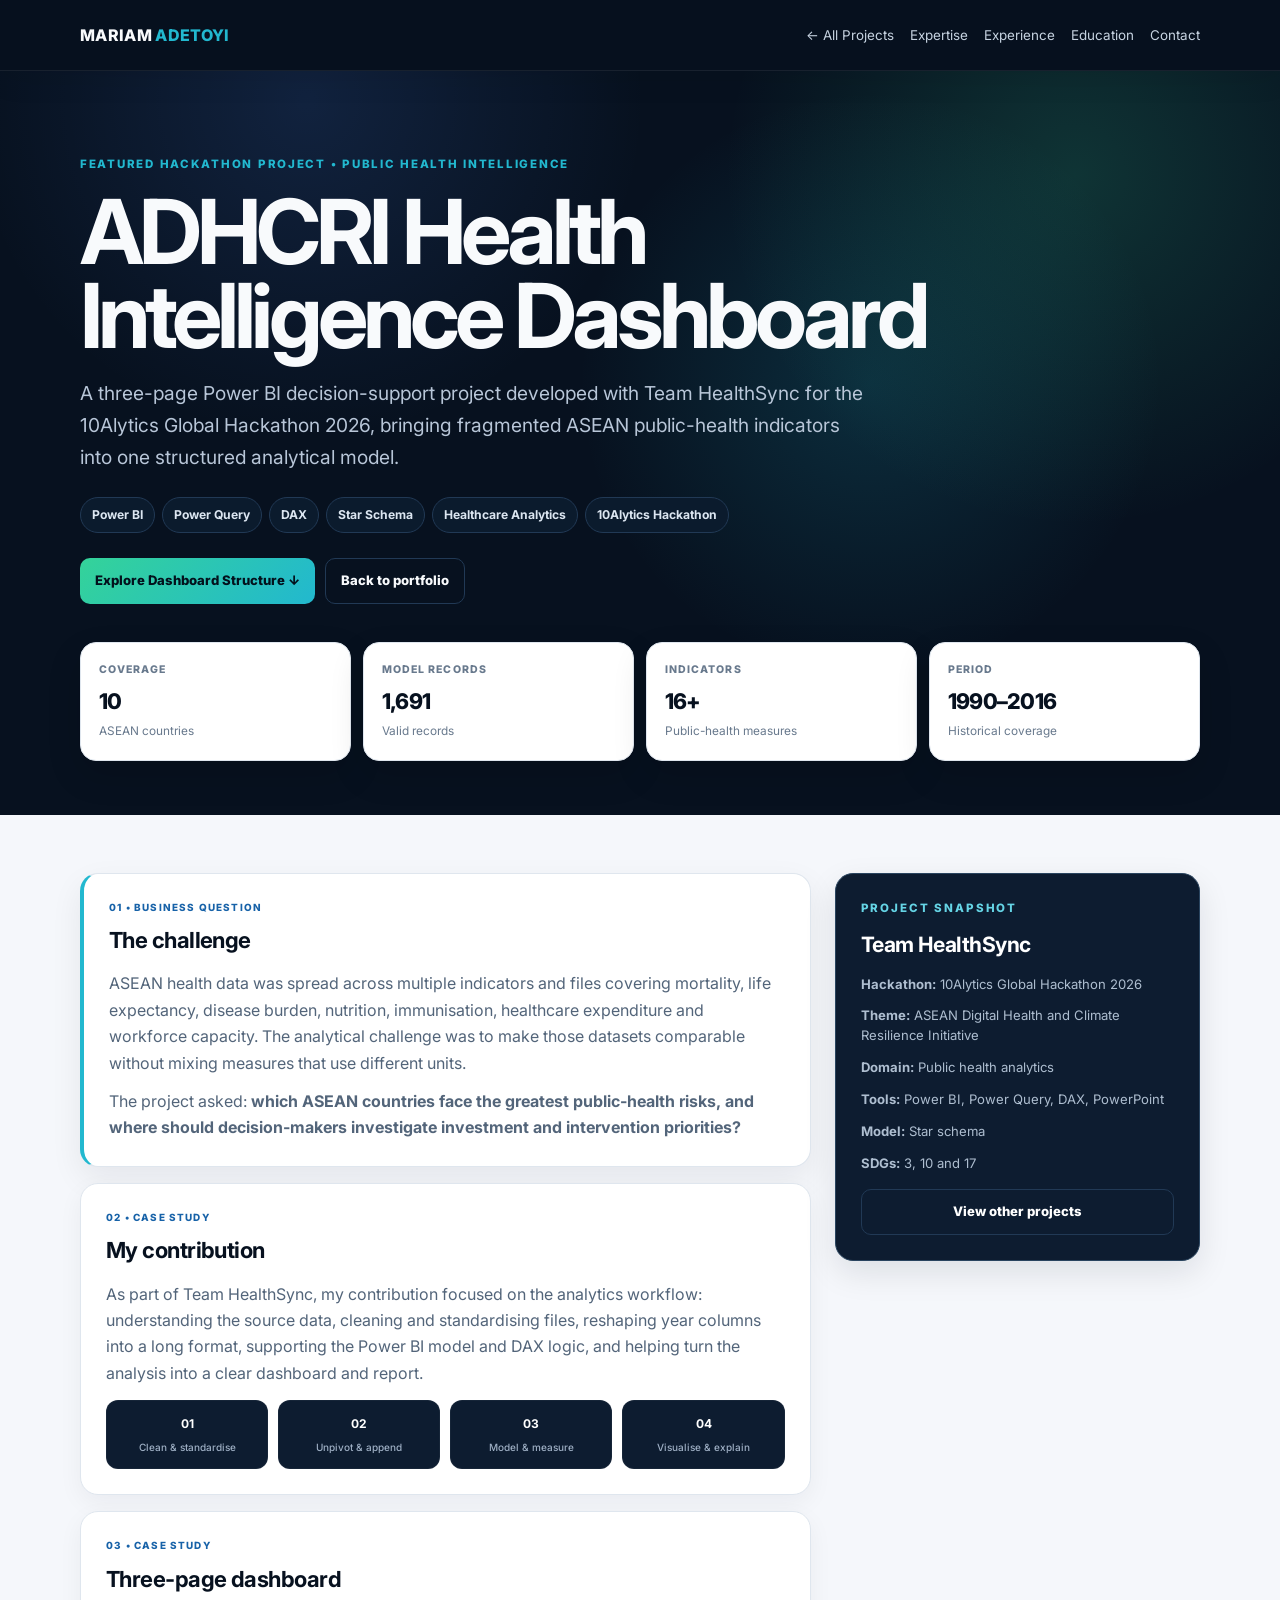
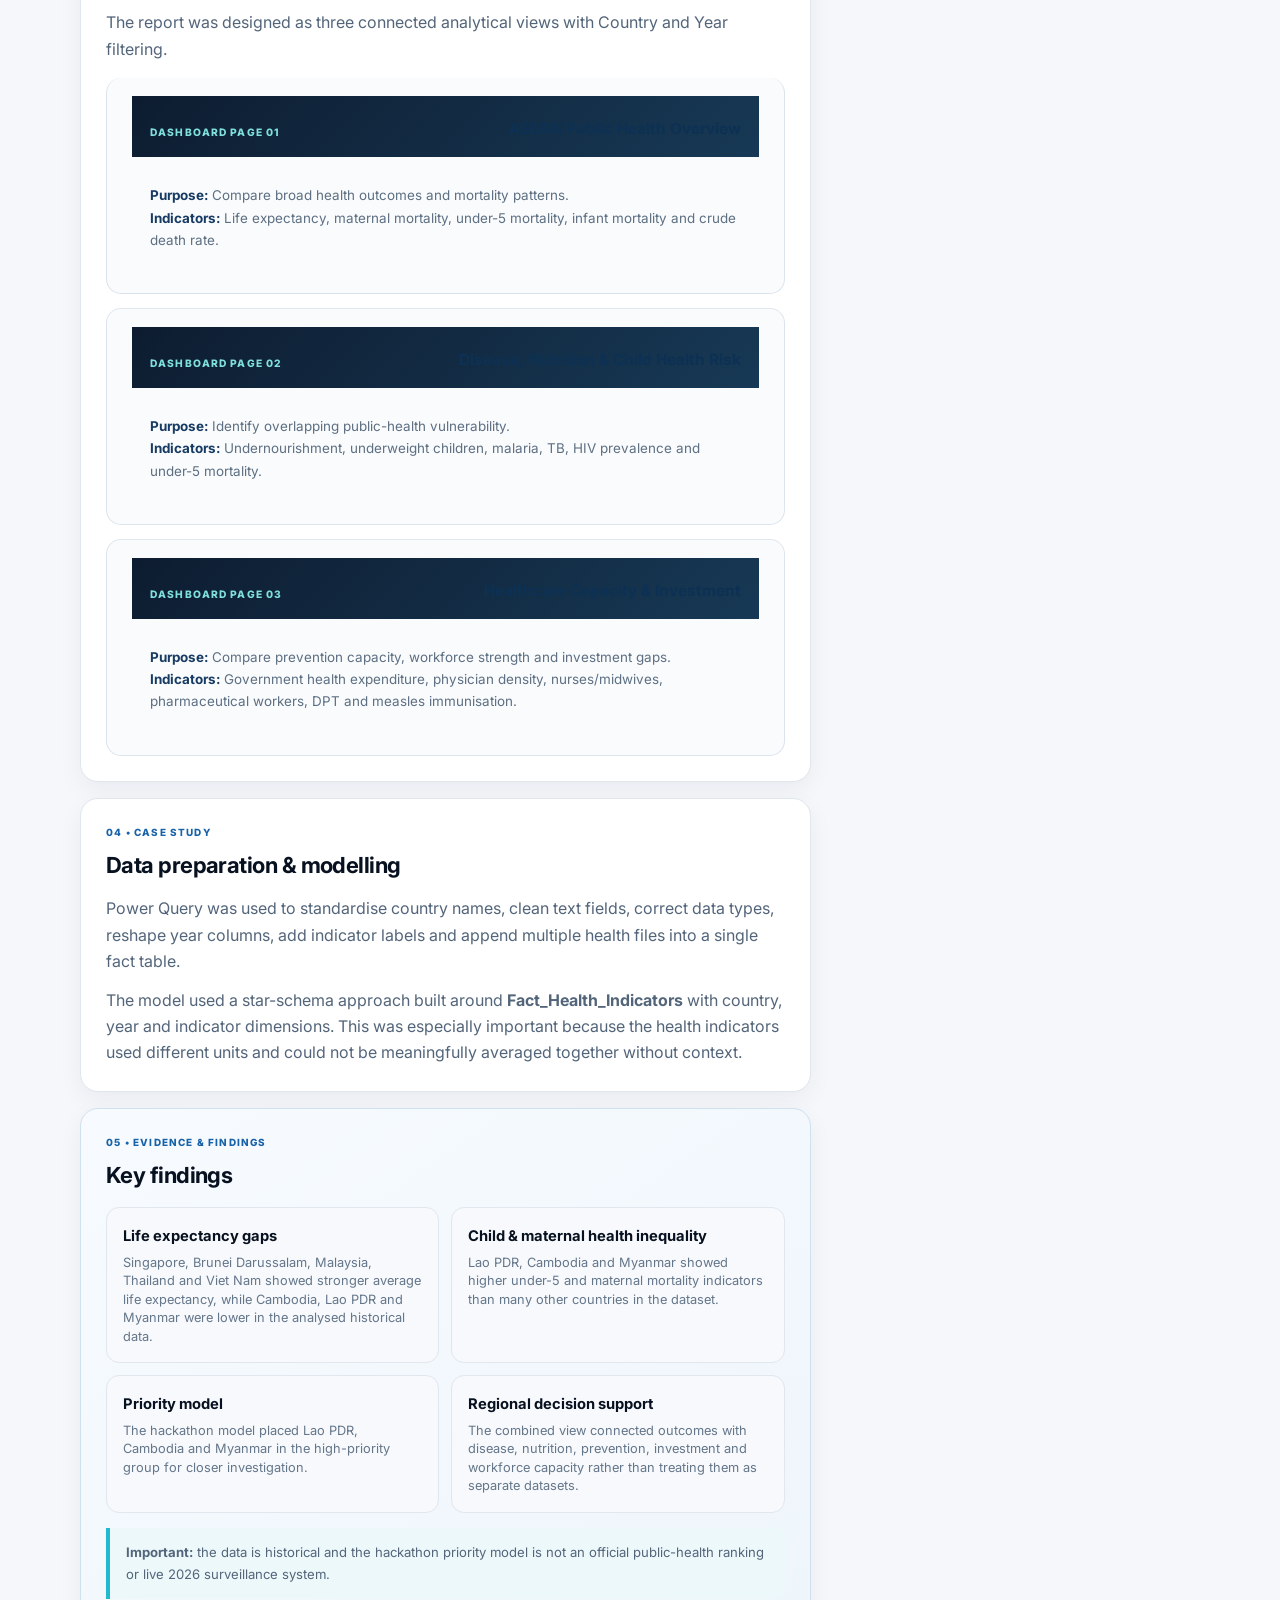
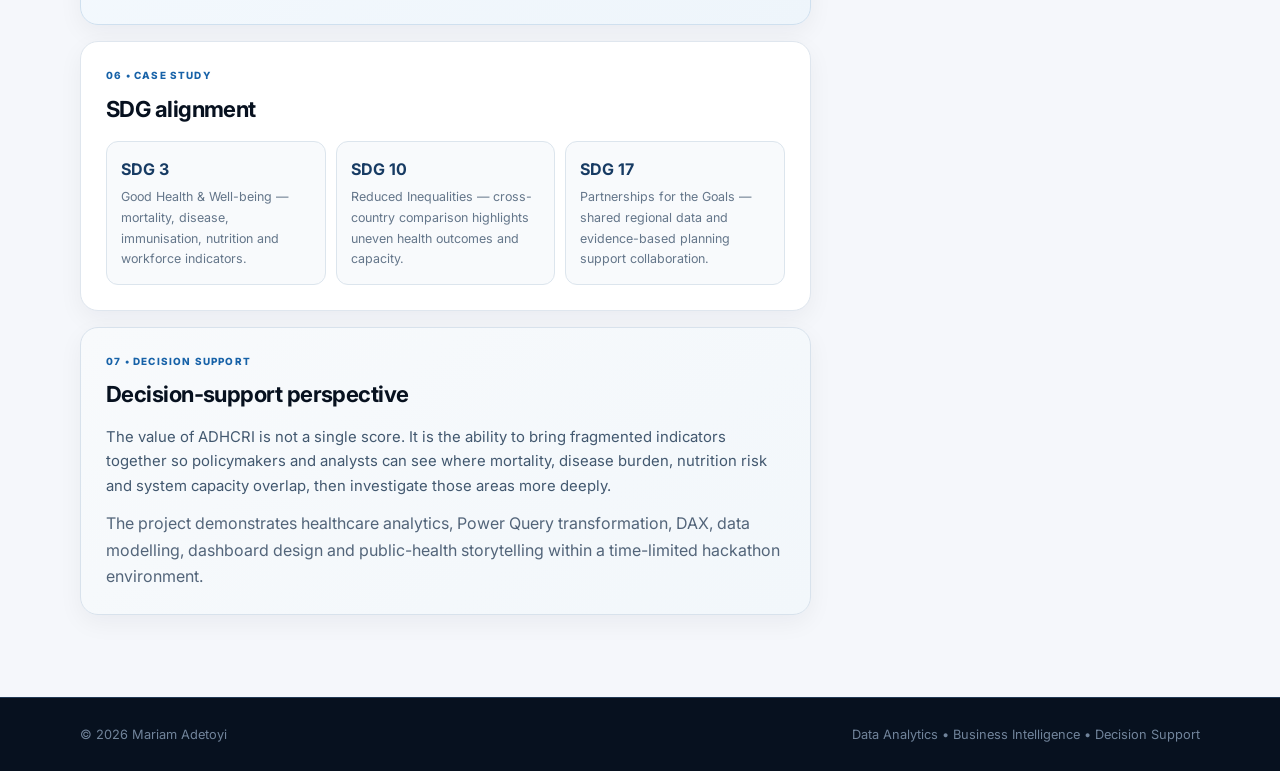
==== adhcri.html @ 980a1e45 "Add ADHCRI Health Intelligence case study" ====
<!doctype html>
<html lang="en">
<head>
<meta charset="utf-8">
<meta name="viewport" content="width=device-width,initial-scale=1">
<meta name="description" content="ADHCRI Health Intelligence Dashboard by Team HealthSync — a Power BI public-health analytics project for the 10Alytics Global Hackathon 2026.">
<title>ADHCRI Health Intelligence Dashboard | Mariam Adetoyi</title>
<link rel="preconnect" href="https://fonts.googleapis.com">
<link rel="preconnect" href="https://fonts.gstatic.com" crossorigin>
<link href="https://fonts.googleapis.com/css2?family=Inter:wght@400;500;600;700;800&display=swap" rel="stylesheet">
<style>
:root{--bg:#07111f;--panel:#0d1c30;--text:#f8fafc;--muted:#9fb0c5;--line:#213955;--cyan:#22b8cf;--blue:#4f8cff;--green:#34d399;--ink:#07111f;--light:#f5f7fb;--max:1120px}
*{box-sizing:border-box}html{scroll-behavior:smooth}body{margin:0;font-family:Inter,system-ui,-apple-system,"Segoe UI",sans-serif;background:var(--bg);color:var(--text);line-height:1.65;-webkit-font-smoothing:antialiased}a{text-decoration:none;color:inherit}.wrap{width:min(var(--max),calc(100% - 40px));margin:auto}.topbar{position:sticky;top:0;z-index:50;background:rgba(7,17,31,.9);backdrop-filter:blur(16px);border-bottom:1px solid rgba(255,255,255,.07)}.nav{height:68px;display:flex;align-items:center;justify-content:space-between;gap:20px}.brand{font-weight:800}.brand span{color:var(--cyan)}.navlinks{display:flex;gap:18px;align-items:center;color:#c6d3e1;font-size:.86rem}.navlinks a:hover{color:#fff}.hero{padding:90px 0 48px;position:relative;overflow:hidden}.hero:before{content:"";position:absolute;inset:0;background:radial-gradient(circle at 84% 14%,rgba(52,211,153,.18),transparent 28%),radial-gradient(circle at 68% 42%,rgba(34,184,207,.17),transparent 30%),radial-gradient(circle at 24% 4%,rgba(79,140,255,.14),transparent 28%);pointer-events:none}.hero .wrap{position:relative}.kicker{color:var(--cyan);font-size:.72rem;font-weight:800;text-transform:uppercase;letter-spacing:.16em}.hero h1{font-size:clamp(3rem,7vw,5.8rem);line-height:.94;letter-spacing:-.055em;margin:16px 0 20px;max-width:980px}.hero p{color:#b8c6d8;font-size:clamp(1rem,2vw,1.2rem);max-width:840px;margin:0}.chips{display:flex;gap:8px;flex-wrap:wrap;margin-top:24px}.chip{border:1px solid var(--line);background:#0b1b2d;padding:7px 11px;border-radius:999px;font-size:.76rem;color:#dce6f1}.actions{display:flex;gap:10px;flex-wrap:wrap;margin-top:26px}.btn{display:inline-flex;align-items:center;justify-content:center;padding:11px 15px;border-radius:10px;border:1px solid var(--line);font-weight:800;font-size:.82rem}.btn.primary{background:linear-gradient(135deg,var(--green),var(--cyan));color:#03111c;border:0}.kpis{display:grid;grid-template-columns:repeat(4,1fr);gap:14px;margin-top:42px}.kpi{background:#fff;color:var(--ink);border-radius:16px;padding:18px;border:1px solid #dfe6ee;box-shadow:0 12px 30px rgba(0,0,0,.16)}.kpi .label{font-size:.66rem;text-transform:uppercase;letter-spacing:.1em;color:#68798d;font-weight:800}.kpi .value{font-size:1.35rem;font-weight:800;letter-spacing:-.035em;margin-top:5px}.kpi .sub{font-size:.74rem;color:#68798d;margin-top:3px}.main{background:var(--light);color:var(--ink);padding:64px 0 82px}.layout{display:grid;grid-template-columns:1.5fr .75fr;gap:22px;align-items:start}.stack{display:grid;gap:18px}.panel{background:#fff;border:1px solid #dfe6ee;border-radius:18px;padding:25px;box-shadow:0 8px 24px rgba(7,17,31,.05)}.panel h2{font-size:1.35rem;letter-spacing:-.025em;margin:0 0 12px}.panel p{color:#53657a;margin:0 0 12px}.panel p:last-child{margin-bottom:0}.bullets{margin:8px 0 0;padding-left:20px;color:#53657a}.bullets li{margin:8px 0}.side{position:sticky;top:88px}.side .panel{background:#0d1c30;color:#fff;border-color:#213955}.side .panel h2{color:#fff}.side .panel p{color:#aebed0}.side-links{display:grid;gap:9px;margin-top:15px}.side-links .btn{width:100%}.findings{display:grid;grid-template-columns:repeat(2,1fr);gap:12px;margin-top:14px}.finding{background:#f7f9fc;border:1px solid #e1e7ef;border-radius:13px;padding:16px}.finding strong{display:block;font-size:.92rem}.finding span{display:block;color:#64768a;font-size:.8rem;margin-top:5px;line-height:1.45}.flow{display:grid;grid-template-columns:repeat(4,1fr);gap:10px;margin-top:14px}.flow div{background:#0d1c30;color:#fff;border-radius:12px;padding:14px;text-align:center;font-size:.75rem;font-weight:700}.flow small{display:block;color:#9fb0c5;margin-top:5px;font-weight:500}.dashboard-pages{display:grid;gap:14px;margin-top:16px}.dashboard-page{border:1px solid #dbe4ed;border-radius:15px;overflow:hidden;background:#f9fbfd}.dashboard-page-head{padding:16px 18px;background:linear-gradient(135deg,#0d1c30,#173955);color:#fff}.dashboard-page-head small{display:block;color:#7fe0dc;text-transform:uppercase;letter-spacing:.11em;font-size:.64rem;font-weight:800}.dashboard-page-head strong{display:block;font-size:1.05rem;margin-top:4px}.dashboard-page-body{padding:17px 18px;color:#5d6f82;font-size:.84rem}.dashboard-page-body b{color:#173b63}.sdgs{display:grid;grid-template-columns:repeat(3,1fr);gap:10px;margin-top:14px}.sdg{padding:14px;border:1px solid #dce5ed;border-radius:12px;background:#f8fafc}.sdg strong{display:block;color:#173b63}.sdg span{display:block;color:#64768a;font-size:.78rem;margin-top:5px}.note{padding:14px 16px;border-left:4px solid var(--cyan);background:#edf8fb;border-radius:0 10px 10px 0;color:#53657a;font-size:.82rem;margin-top:15px}.footer{padding:26px 0;border-top:1px solid var(--line);color:#71849b;font-size:.8rem}.foot{display:flex;justify-content:space-between;gap:18px}
@media(max-width:900px){.layout{grid-template-columns:1fr}.side{position:static}.kpis{grid-template-columns:repeat(2,1fr)}.flow,.sdgs{grid-template-columns:repeat(2,1fr)}}@media(max-width:560px){.wrap{width:min(var(--max),calc(100% - 28px))}.navlinks a:not(:first-child){display:none}.hero{padding-top:72px}.kpis,.findings,.flow,.sdgs{grid-template-columns:1fr}.hero h1{font-size:3rem}.foot{flex-direction:column}}
</style>
<link rel="stylesheet" href="assets/css/case-study.css">
</head>
<body>
<header class="topbar"><div class="wrap nav"><a class="brand" href="index.html">MARIAM <span>ADETOYI</span></a><button class="menu-btn" type="button" aria-expanded="false" aria-controls="case-nav" aria-label="Open navigation"><span class="menu-icon" aria-hidden="true"><span></span><span></span><span></span></span></button><div class="navlinks" id="case-nav"><a href="index.html#work">← All Projects</a><a href="index.html#expertise">Expertise</a><a href="index.html#experience">Experience</a><a href="index.html#education">Education</a><a href="index.html#contact">Contact</a></div></div></header>

<section class="hero"><div class="wrap"><div class="kicker">Featured Hackathon Project • Public Health Intelligence</div><h1>ADHCRI Health Intelligence Dashboard</h1><p>A three-page Power BI decision-support project developed with Team HealthSync for the 10Alytics Global Hackathon 2026, bringing fragmented ASEAN public-health indicators into one structured analytical model.</p><div class="chips"><span class="chip">Power BI</span><span class="chip">Power Query</span><span class="chip">DAX</span><span class="chip">Star Schema</span><span class="chip">Healthcare Analytics</span><span class="chip">10Alytics Hackathon</span></div><div class="actions"><a class="btn primary" href="#dashboard-pages">Explore Dashboard Structure ↓</a><a class="btn" href="index.html#work">Back to Portfolio</a></div><div class="kpis"><div class="kpi"><div class="label">Coverage</div><div class="value">10</div><div class="sub">ASEAN countries</div></div><div class="kpi"><div class="label">Model records</div><div class="value">1,691</div><div class="sub">Valid records</div></div><div class="kpi"><div class="label">Indicators</div><div class="value">16+</div><div class="sub">Public-health measures</div></div><div class="kpi"><div class="label">Period</div><div class="value">1990–2016</div><div class="sub">Historical coverage</div></div></div></div></section>

<main class="main"><div class="wrap layout"><div class="stack">

<section class="panel"><h2>The challenge</h2><p>ASEAN health data was spread across multiple indicators and files covering mortality, life expectancy, disease burden, nutrition, immunisation, healthcare expenditure and workforce capacity. The analytical challenge was to make those datasets comparable without mixing measures that use different units.</p><p>The project asked: <strong>which ASEAN countries face the greatest public-health risks, and where should decision-makers investigate investment and intervention priorities?</strong></p></section>

<section class="panel"><h2>My contribution</h2><p>As part of Team HealthSync, my contribution focused on the analytics workflow: understanding the source data, cleaning and standardising files, reshaping year columns into a long format, supporting the Power BI model and DAX logic, and helping turn the analysis into a clear dashboard and report.</p><div class="flow"><div>01<small>Clean & standardise</small></div><div>02<small>Unpivot & append</small></div><div>03<small>Model & measure</small></div><div>04<small>Visualise & explain</small></div></div></section>

<section class="panel" id="dashboard-pages"><h2>Three-page dashboard</h2><p>The report was designed as three connected analytical views with Country and Year filtering.</p><div class="dashboard-pages"><div class="dashboard-page"><div class="dashboard-page-head"><small>Dashboard page 01</small><strong>ASEAN Public Health Overview</strong></div><div class="dashboard-page-body"><b>Purpose:</b> Compare broad health outcomes and mortality patterns.<br><b>Indicators:</b> Life expectancy, maternal mortality, under-5 mortality, infant mortality and crude death rate.</div></div><div class="dashboard-page"><div class="dashboard-page-head"><small>Dashboard page 02</small><strong>Disease, Nutrition & Child Health Risk</strong></div><div class="dashboard-page-body"><b>Purpose:</b> Identify overlapping public-health vulnerability.<br><b>Indicators:</b> Undernourishment, underweight children, malaria, TB, HIV prevalence and under-5 mortality.</div></div><div class="dashboard-page"><div class="dashboard-page-head"><small>Dashboard page 03</small><strong>Healthcare Capacity & Investment</strong></div><div class="dashboard-page-body"><b>Purpose:</b> Compare prevention capacity, workforce strength and investment gaps.<br><b>Indicators:</b> Government health expenditure, physician density, nurses/midwives, pharmaceutical workers, DPT and measles immunisation.</div></div></div></section>

<section class="panel"><h2>Data preparation & modelling</h2><p>Power Query was used to standardise country names, clean text fields, correct data types, reshape year columns, add indicator labels and append multiple health files into a single fact table.</p><p>The model used a star-schema approach built around <strong>Fact_Health_Indicators</strong> with country, year and indicator dimensions. This was especially important because the health indicators used different units and could not be meaningfully averaged together without context.</p></section>

<section class="panel"><h2>Key findings</h2><div class="findings"><div class="finding"><strong>Life expectancy gaps</strong><span>Singapore, Brunei Darussalam, Malaysia, Thailand and Viet Nam showed stronger average life expectancy, while Cambodia, Lao PDR and Myanmar were lower in the analysed historical data.</span></div><div class="finding"><strong>Child & maternal health inequality</strong><span>Lao PDR, Cambodia and Myanmar showed higher under-5 and maternal mortality indicators than many other countries in the dataset.</span></div><div class="finding"><strong>Priority model</strong><span>The hackathon model placed Lao PDR, Cambodia and Myanmar in the high-priority group for closer investigation.</span></div><div class="finding"><strong>Regional decision support</strong><span>The combined view connected outcomes with disease, nutrition, prevention, investment and workforce capacity rather than treating them as separate datasets.</span></div></div><div class="note"><strong>Important:</strong> the data is historical and the hackathon priority model is not an official public-health ranking or live 2026 surveillance system.</div></section>

<section class="panel"><h2>SDG alignment</h2><div class="sdgs"><div class="sdg"><strong>SDG 3</strong><span>Good Health & Well-being — mortality, disease, immunisation, nutrition and workforce indicators.</span></div><div class="sdg"><strong>SDG 10</strong><span>Reduced Inequalities — cross-country comparison highlights uneven health outcomes and capacity.</span></div><div class="sdg"><strong>SDG 17</strong><span>Partnerships for the Goals — shared regional data and evidence-based planning support collaboration.</span></div></div></section>

<section class="panel"><h2>Decision-support perspective</h2><p>The value of ADHCRI is not a single score. It is the ability to bring fragmented indicators together so policymakers and analysts can see where mortality, disease burden, nutrition risk and system capacity overlap, then investigate those areas more deeply.</p><p>The project demonstrates healthcare analytics, Power Query transformation, DAX, data modelling, dashboard design and public-health storytelling within a time-limited hackathon environment.</p></section>

</div><aside class="side"><div class="panel"><div class="kicker">Project snapshot</div><h2 style="margin-top:10px">Team HealthSync</h2><p><strong>Hackathon:</strong> 10Alytics Global Hackathon 2026</p><p><strong>Theme:</strong> ASEAN Digital Health and Climate Resilience Initiative</p><p><strong>Domain:</strong> Public health analytics</p><p><strong>Tools:</strong> Power BI, Power Query, DAX, PowerPoint</p><p><strong>Model:</strong> Star schema</p><p><strong>SDGs:</strong> 3, 10 and 17</p><div class="side-links"><a class="btn" href="index.html#work">View Other Projects</a></div></div></aside></div></main>

<footer class="footer"><div class="wrap foot"><span>© 2026 Mariam Adetoyi</span><span>Data Analytics • Business Intelligence • Decision Support</span></div></footer>
<script src="assets/js/case-study.js"></script>
</body>
</html>
---- assets/css/case-study.css ----
html{scroll-padding-top:82px}button{font:inherit}a:focus-visible,button:focus-visible{outline:2px solid #22b8cf;outline-offset:3px}.topbar{background:rgba(7,17,31,.92);backdrop-filter:blur(18px);box-shadow:0 8px 30px rgba(0,0,0,.08)}.nav{height:70px;position:relative}.brand{white-space:nowrap;letter-spacing:.02em}.navlinks{gap:16px;font-size:.84rem}.navlinks a{transition:color .2s ease,background .2s ease}.menu-btn{display:none;width:42px;height:42px;border:1px solid var(--line);border-radius:11px;background:#0c1b2c;color:#fff;align-items:center;justify-content:center;cursor:pointer}.menu-icon{width:18px;height:14px;display:flex;flex-direction:column;justify-content:space-between}.menu-icon span{display:block;height:2px;border-radius:10px;background:#dbe8f4;transition:.2s}.menu-btn[aria-expanded="true"] .menu-icon span:nth-child(1){transform:translateY(6px) rotate(45deg)}.menu-btn[aria-expanded="true"] .menu-icon span:nth-child(2){opacity:0}.menu-btn[aria-expanded="true"] .menu-icon span:nth-child(3){transform:translateY(-6px) rotate(-45deg)}
.hero{padding:84px 0 54px}.hero .wrap{max-width:1120px}.hero .kicker{letter-spacing:.15em}.hero h1{max-width:930px}.hero p{max-width:790px}.chips{gap:7px}.chip{font-weight:700}.actions{margin-top:25px}.btn{transition:transform .2s ease,border-color .2s ease,box-shadow .2s ease,background .2s ease}.btn:hover{transform:translateY(-1px);border-color:#35577a}.btn.primary:hover{box-shadow:0 8px 20px rgba(34,184,207,.16)}.hero .kpis{gap:12px;margin-top:38px}.hero .kpi{box-shadow:0 14px 34px rgba(0,0,0,.14);transition:transform .2s ease,box-shadow .2s ease}.hero .kpi:hover{transform:translateY(-2px);box-shadow:0 18px 38px rgba(0,0,0,.18)}
.main{padding-top:58px}.layout{gap:24px}.stack{gap:16px}.panel{transition:box-shadow .2s ease,border-color .2s ease}.panel p{max-width:74ch}.stack>.panel{position:relative}.stack>.panel h2{font-size:1.38rem}.stack>.panel h2:before{content:attr(data-step);display:block;margin-bottom:7px;font-size:.62rem;font-weight:800;letter-spacing:.12em;text-transform:uppercase;color:#1762a8}.question-panel{border-left:4px solid #22b8cf;box-shadow:0 12px 32px rgba(7,17,31,.07)}.approach-panel{background:linear-gradient(145deg,#fff,#f8fbfe)}.approach-panel .flow{margin-top:18px}.preview-panel{padding:0!important;overflow:hidden;border-color:#cad7e5;box-shadow:0 18px 42px rgba(7,17,31,.10)}.preview-panel h2{padding:24px 25px 0;margin-bottom:0;font-size:1.5rem}.preview-panel .dashboard{margin:18px 0 0;border:0;border-top:1px solid #dfe6ee;border-radius:0;background:#fff}.preview-panel .dashboard img{width:100%;max-height:none}.preview-panel .caption{padding:11px 16px}.coverage-panel{background:#fff}.coverage-panel .finding{background:#f8fafc}.coverage-panel .finding strong{font-size:.95rem}.highlight-panel{background:linear-gradient(145deg,#f7fbff,#eef5fb);border-color:#cfe0ef}.highlight-panel .bullets{list-style:none;padding-left:0;display:grid;grid-template-columns:repeat(2,minmax(0,1fr));gap:10px}.highlight-panel .bullets li{margin:0;padding:14px 15px;background:#fff;border:1px solid #dce7f0;border-radius:12px;color:#53657a;line-height:1.48}.highlight-panel .bullets li strong{color:#0e355d}.decision-panel{background:linear-gradient(145deg,#f8fafc,#f2f7fb);border-color:#d8e2ec}.decision-panel p:first-of-type{font-size:.93rem;color:#42586f}.flow div{box-shadow:inset 0 0 0 1px rgba(255,255,255,.04)}.dashboard img{background:#fff}.side{top:94px}.side .panel{box-shadow:0 12px 32px rgba(7,17,31,.10);border-color:#29445f}.side .panel .kicker{color:#65d4e5}.side .panel h2{font-size:1.32rem}.side .panel p{font-size:.82rem;line-height:1.52}.side-links .btn{min-height:42px}.footer{background:#07111f}.repo-status:not(a){cursor:default;opacity:.92}.repo-status:not(a):hover{transform:none;box-shadow:none}.repo-status[href]{cursor:pointer;opacity:1}
.zoomable-dashboard{position:relative;cursor:zoom-in}.dashboard-zoom-hint{position:absolute;right:14px;top:14px;z-index:3;padding:7px 10px;border-radius:999px;background:rgba(7,17,31,.88);color:#fff;font-size:.65rem;font-weight:800;letter-spacing:.03em;box-shadow:0 5px 18px rgba(0,0,0,.18);pointer-events:none}.dashboard-lightbox{position:fixed;inset:0;z-index:200;display:none;align-items:center;justify-content:center;padding:28px;background:rgba(3,10,18,.92);backdrop-filter:blur(12px)}.dashboard-lightbox.open{display:flex}.dashboard-lightbox-inner{position:relative;max-width:min(1500px,96vw);max-height:94vh;display:flex;flex-direction:column;align-items:center}.dashboard-lightbox img{display:block;max-width:100%;max-height:84vh;width:auto;height:auto;border-radius:12px;box-shadow:0 30px 90px rgba(0,0,0,.5);background:#fff}.dashboard-lightbox-close{position:absolute;right:-12px;top:-12px;width:42px;height:42px;border:1px solid rgba(255,255,255,.16);border-radius:50%;background:#0c1b2c;color:#fff;font-size:1.45rem;line-height:1;cursor:pointer;box-shadow:0 8px 24px rgba(0,0,0,.3)}.dashboard-lightbox-label{margin-top:12px;color:#c6d3e1;font-size:.75rem;text-align:center}.lightbox-open{overflow:hidden}
.case-nav-section{background:#0b1728;border-top:1px solid rgba(255,255,255,.06);padding:36px 0}.case-nav-label{font-size:.67rem;font-weight:800;letter-spacing:.13em;text-transform:uppercase;color:#71869d;margin-bottom:12px}.case-nav-grid{display:grid;grid-template-columns:1fr 1fr;gap:12px}.case-nav-card{display:flex;align-items:center;justify-content:space-between;gap:18px;padding:19px 20px;border:1px solid #213955;border-radius:14px;background:#0d1c30;transition:transform .2s ease,border-color .2s ease,background .2s ease}.case-nav-card:hover{transform:translateY(-2px);border-color:#35577a;background:#10243b}.case-nav-card.next{text-align:right}.case-nav-card small{display:block;color:#7f94aa;font-size:.64rem;font-weight:800;letter-spacing:.09em;text-transform:uppercase}.case-nav-card strong{display:block;margin-top:4px;color:#fff;font-size:.92rem;line-height:1.25}.case-arrow{font-size:1.2rem;color:#22b8cf;flex:0 0 auto}
@media(max-width:900px){.hero .kpis{grid-template-columns:repeat(2,1fr)}.layout{grid-template-columns:1fr}.side{position:static}.side .panel{max-width:none}}
@media(max-width:760px){.menu-btn{display:inline-flex}.navlinks{display:none;position:absolute;top:calc(100% + 1px);left:0;right:0;z-index:60;flex-direction:column;align-items:stretch;gap:0;padding:8px;background:rgba(7,17,31,.98);border:1px solid var(--line);border-radius:0 0 14px 14px;box-shadow:0 18px 35px rgba(0,0,0,.28)}.navlinks.open{display:flex}.navlinks a{display:block!important;padding:12px 13px;border-radius:8px}.navlinks a:hover{background:#102238}.hero{padding:66px 0 42px}.hero h1{font-size:clamp(2.8rem,13vw,4.6rem)}.hero p{font-size:1rem}.actions .btn{min-height:44px}.main{padding:50px 0 66px}.panel{padding:21px}.side .panel{padding:22px}.kpis,.summary{margin-top:30px}.preview-panel h2{padding:21px 21px 0}.highlight-panel .bullets{grid-template-columns:1fr}}
@media(max-width:560px){.wrap{width:min(var(--max),calc(100% - 28px))}.nav{height:64px}.hero{padding:56px 0 36px}.hero h1{font-size:clamp(2.65rem,14vw,3.55rem);line-height:.96}.chips{margin-top:20px}.actions{margin-top:22px}.actions .btn{width:100%}.hero .kpis,.kpis,.summary,.findings,.flow{grid-template-columns:1fr}.kpi,.sum{padding:16px}.panel h2{font-size:1.22rem}.preview-panel h2{font-size:1.3rem}.foot{flex-direction:column}.side-links .btn{min-height:44px}.case-nav-grid{grid-template-columns:1fr}.case-nav-card.next{text-align:left}.case-nav-card.next .case-arrow{order:-1}.dashboard-lightbox{padding:14px}.dashboard-lightbox-close{right:0;top:-48px}}
@media(prefers-reduced-motion:reduce){html{scroll-behavior:auto}*,*:before,*:after{transition:none!important;animation:none!important}}
.dashboard-gallery-nav{display:flex;gap:8px;flex-wrap:wrap;padding:0 25px 4px;margin-top:16px}.dashboard-gallery-nav a{display:inline-flex;align-items:center;justify-content:center;padding:8px 11px;border:1px solid #d3deea;border-radius:999px;background:#f8fafc;color:#184d7e;font-size:.7rem;font-weight:800;transition:transform .2s ease,border-color .2s ease,background .2s ease}.dashboard-gallery-nav a:hover{transform:translateY(-1px);border-color:#b9ccde;background:#eef5fb}.dashboard-page{padding:18px 25px 25px;border-top:1px solid #e1e7ee}.dashboard-page:first-of-type{border-top:0}.dashboard-page-head{display:flex;align-items:flex-end;justify-content:space-between;gap:18px;margin-bottom:10px}.dashboard-page-head strong{display:block;color:#0d3154;font-size:.96rem}.dashboard-page-head span{display:block;color:#73869a;font-size:.68rem;font-weight:800;text-transform:uppercase;letter-spacing:.08em}.dashboard-gallery-panel .dashboard{margin:0;border:1px solid #dbe4ed;border-radius:13px;overflow:hidden;background:#fff;box-shadow:0 8px 22px rgba(7,17,31,.06)}.dashboard-gallery-panel .dashboard .caption{border-top:1px solid #e1e7ee}.dashboard-gallery-note{padding:0 25px;color:#66798d;font-size:.82rem;margin:10px 0 0}@media(max-width:560px){.dashboard-gallery-nav{padding:0 21px 4px}.dashboard-page{padding:16px 21px 21px}.dashboard-page-head{align-items:flex-start;flex-direction:column;gap:3px}.dashboard-gallery-note{padding:0 21px}}
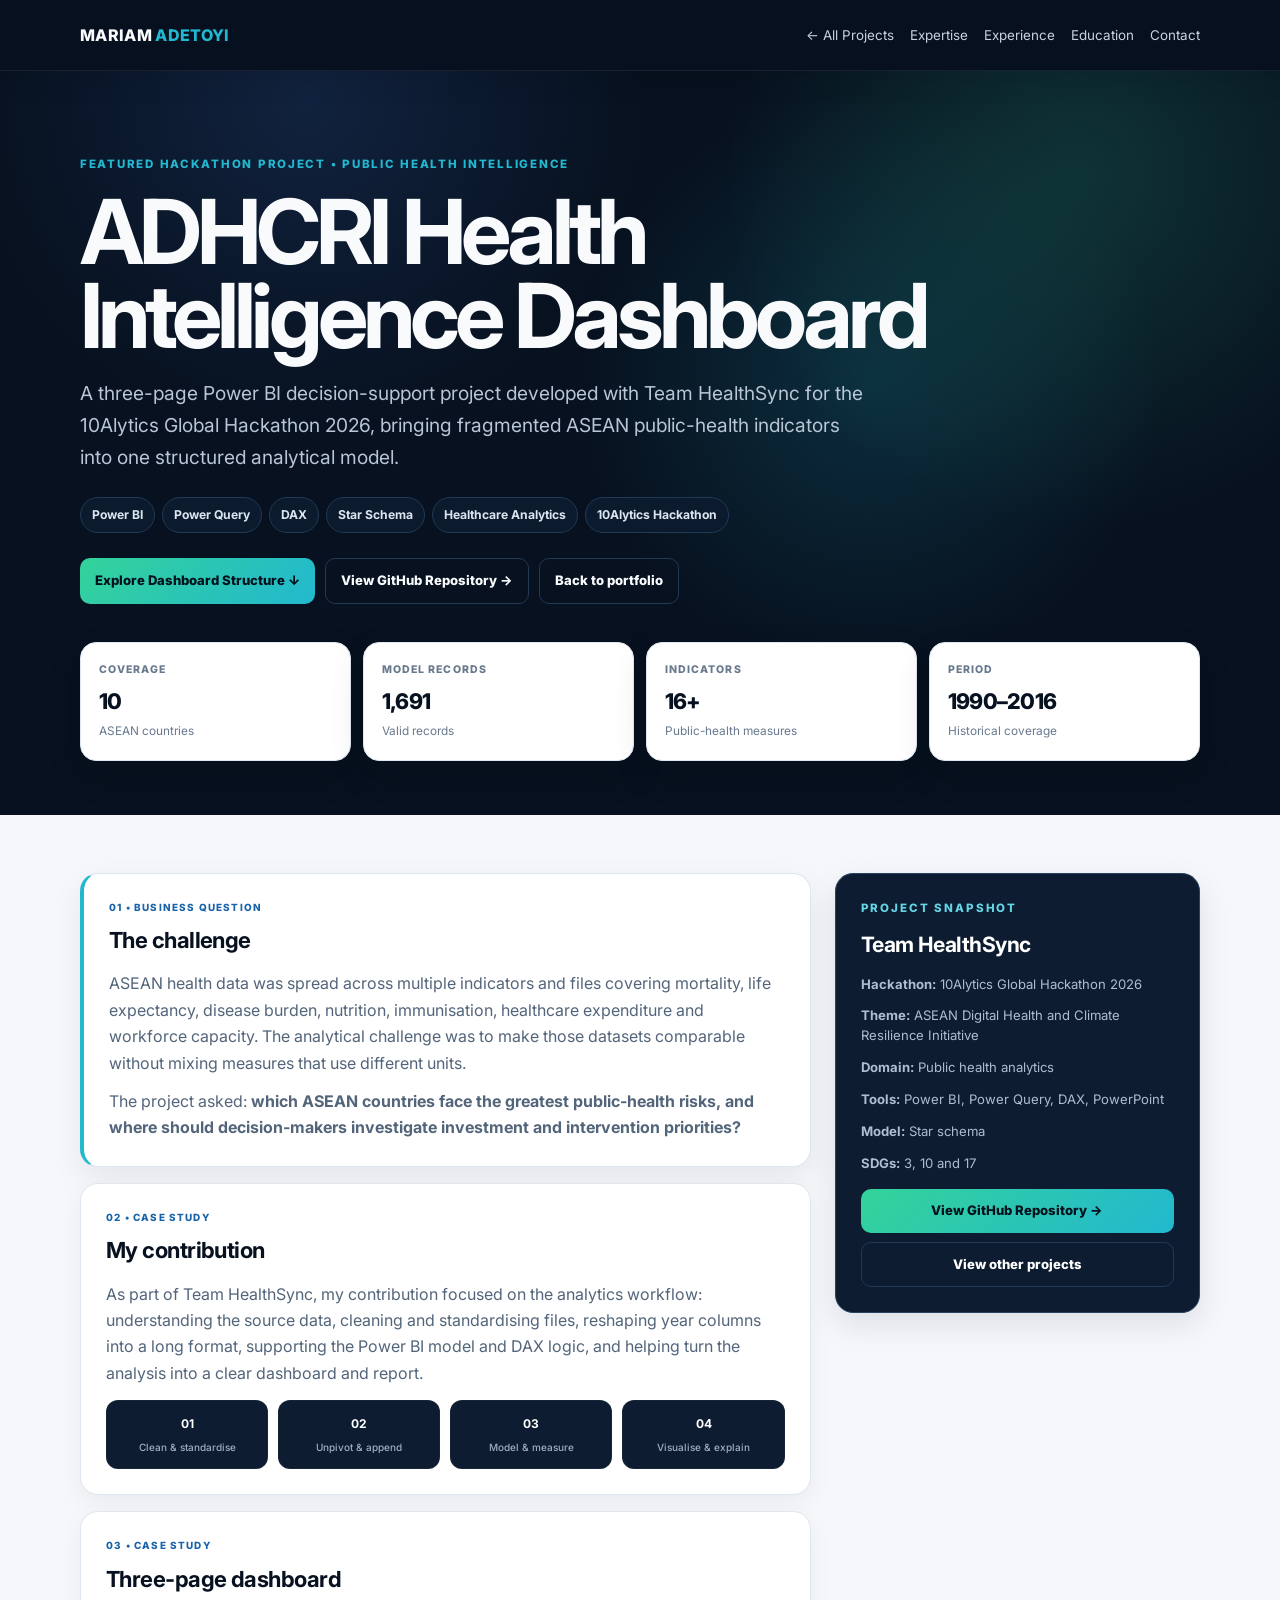
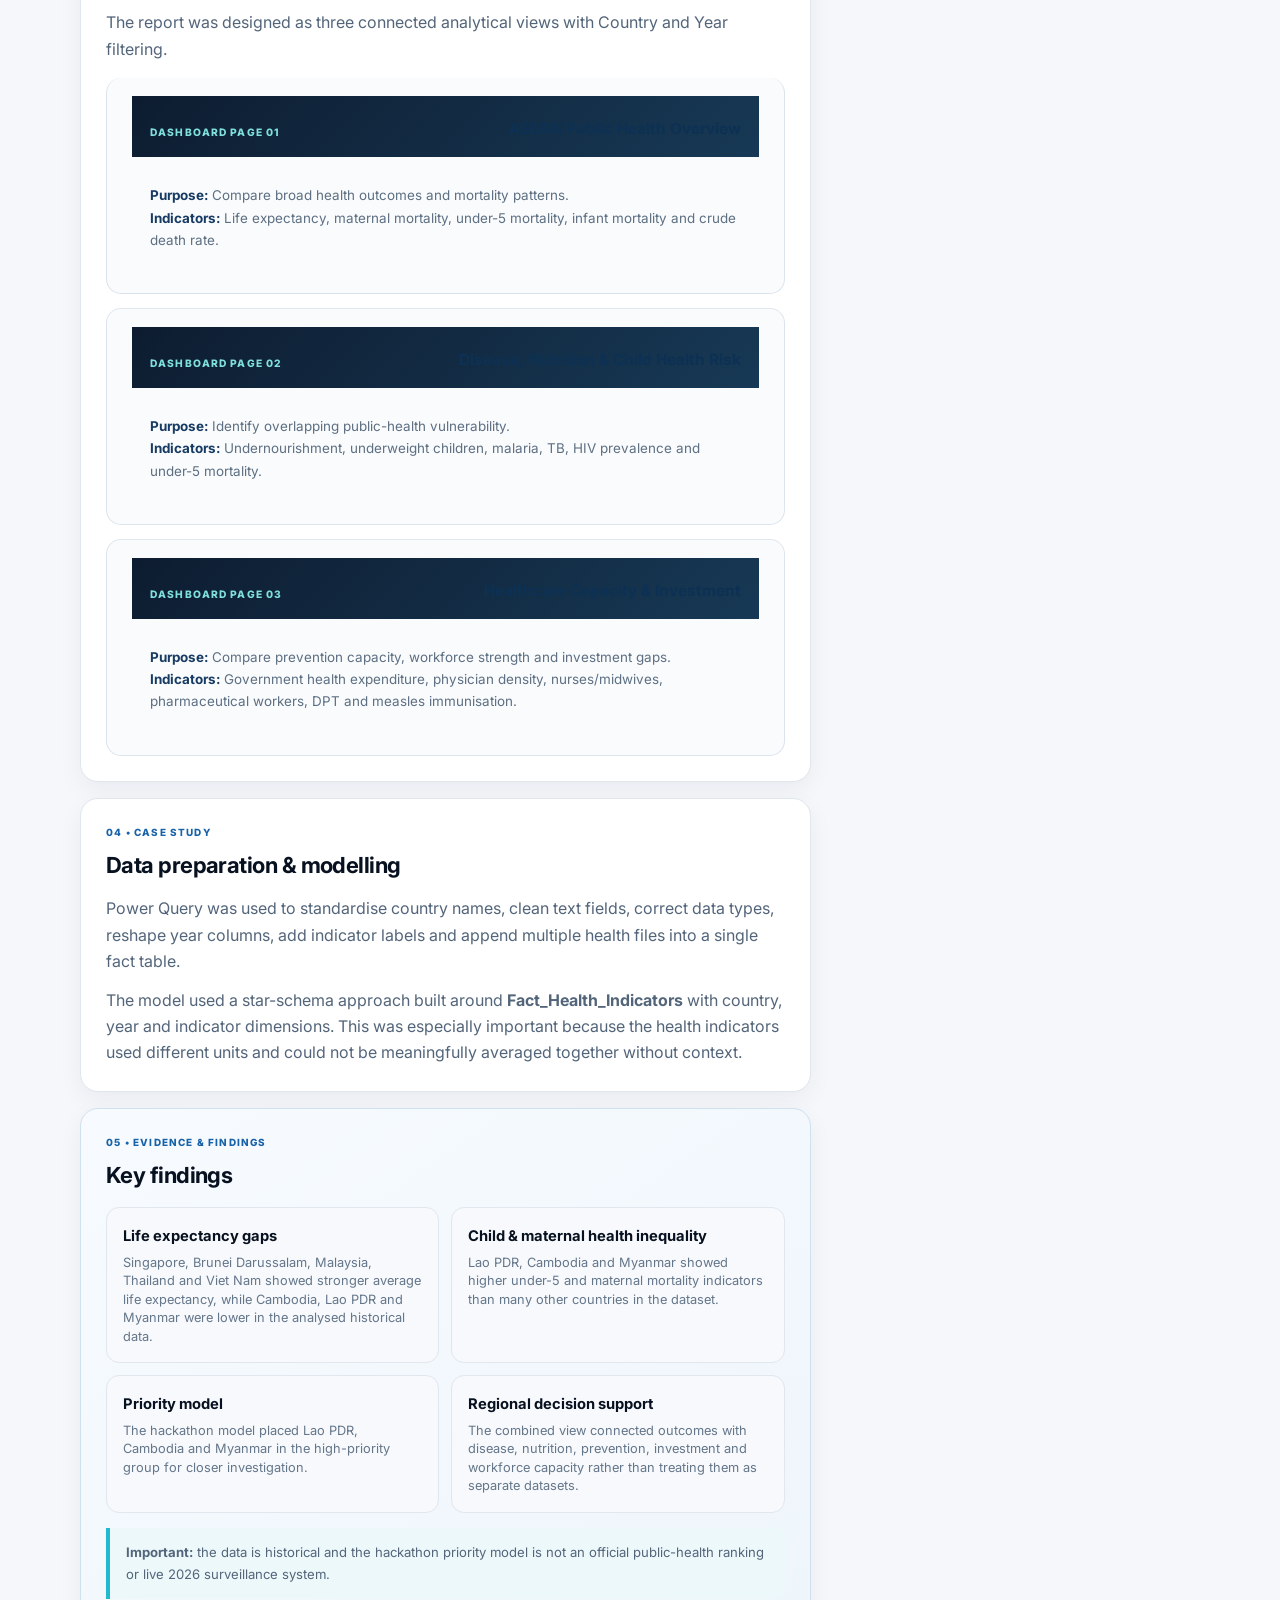
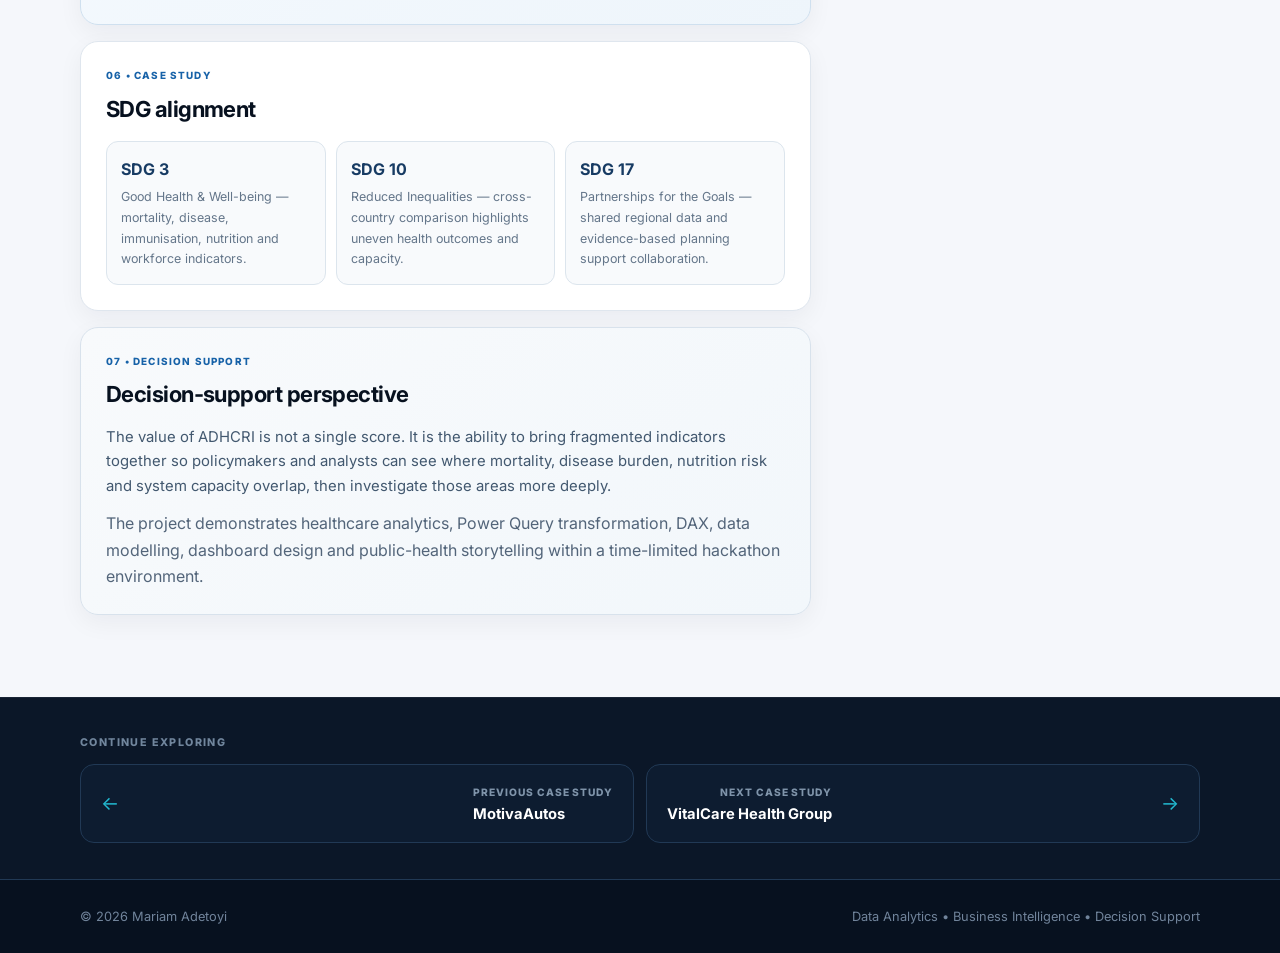
==== commit f602df81: "Connect ADHCRI case study to GitHub repository" ====
--- a/adhcri.html
+++ b/adhcri.html
@@ -18,7 +18,7 @@
 <body>
 <header class="topbar"><div class="wrap nav"><a class="brand" href="index.html">MARIAM <span>ADETOYI</span></a><button class="menu-btn" type="button" aria-expanded="false" aria-controls="case-nav" aria-label="Open navigation"><span class="menu-icon" aria-hidden="true"><span></span><span></span><span></span></span></button><div class="navlinks" id="case-nav"><a href="index.html#work">← All Projects</a><a href="index.html#expertise">Expertise</a><a href="index.html#experience">Experience</a><a href="index.html#education">Education</a><a href="index.html#contact">Contact</a></div></div></header>
 
-<section class="hero"><div class="wrap"><div class="kicker">Featured Hackathon Project • Public Health Intelligence</div><h1>ADHCRI Health Intelligence Dashboard</h1><p>A three-page Power BI decision-support project developed with Team HealthSync for the 10Alytics Global Hackathon 2026, bringing fragmented ASEAN public-health indicators into one structured analytical model.</p><div class="chips"><span class="chip">Power BI</span><span class="chip">Power Query</span><span class="chip">DAX</span><span class="chip">Star Schema</span><span class="chip">Healthcare Analytics</span><span class="chip">10Alytics Hackathon</span></div><div class="actions"><a class="btn primary" href="#dashboard-pages">Explore Dashboard Structure ↓</a><a class="btn" href="index.html#work">Back to Portfolio</a></div><div class="kpis"><div class="kpi"><div class="label">Coverage</div><div class="value">10</div><div class="sub">ASEAN countries</div></div><div class="kpi"><div class="label">Model records</div><div class="value">1,691</div><div class="sub">Valid records</div></div><div class="kpi"><div class="label">Indicators</div><div class="value">16+</div><div class="sub">Public-health measures</div></div><div class="kpi"><div class="label">Period</div><div class="value">1990–2016</div><div class="sub">Historical coverage</div></div></div></div></section>
+<section class="hero"><div class="wrap"><div class="kicker">Featured Hackathon Project • Public Health Intelligence</div><h1>ADHCRI Health Intelligence Dashboard</h1><p>A three-page Power BI decision-support project developed with Team HealthSync for the 10Alytics Global Hackathon 2026, bringing fragmented ASEAN public-health indicators into one structured analytical model.</p><div class="chips"><span class="chip">Power BI</span><span class="chip">Power Query</span><span class="chip">DAX</span><span class="chip">Star Schema</span><span class="chip">Healthcare Analytics</span><span class="chip">10Alytics Hackathon</span></div><div class="actions"><a class="btn primary" href="#dashboard-pages">Explore Dashboard Structure ↓</a><a class="btn repo-status" href="https://github.com/Mayfuns/adhcri-health-intelligence-dashboard" target="_blank" rel="noopener">View GitHub Repository →</a><a class="btn" href="index.html#work">Back to Portfolio</a></div><div class="kpis"><div class="kpi"><div class="label">Coverage</div><div class="value">10</div><div class="sub">ASEAN countries</div></div><div class="kpi"><div class="label">Model records</div><div class="value">1,691</div><div class="sub">Valid records</div></div><div class="kpi"><div class="label">Indicators</div><div class="value">16+</div><div class="sub">Public-health measures</div></div><div class="kpi"><div class="label">Period</div><div class="value">1990–2016</div><div class="sub">Historical coverage</div></div></div></div></section>
 
 <main class="main"><div class="wrap layout"><div class="stack">
 
@@ -36,7 +36,7 @@
 
 <section class="panel"><h2>Decision-support perspective</h2><p>The value of ADHCRI is not a single score. It is the ability to bring fragmented indicators together so policymakers and analysts can see where mortality, disease burden, nutrition risk and system capacity overlap, then investigate those areas more deeply.</p><p>The project demonstrates healthcare analytics, Power Query transformation, DAX, data modelling, dashboard design and public-health storytelling within a time-limited hackathon environment.</p></section>
 
-</div><aside class="side"><div class="panel"><div class="kicker">Project snapshot</div><h2 style="margin-top:10px">Team HealthSync</h2><p><strong>Hackathon:</strong> 10Alytics Global Hackathon 2026</p><p><strong>Theme:</strong> ASEAN Digital Health and Climate Resilience Initiative</p><p><strong>Domain:</strong> Public health analytics</p><p><strong>Tools:</strong> Power BI, Power Query, DAX, PowerPoint</p><p><strong>Model:</strong> Star schema</p><p><strong>SDGs:</strong> 3, 10 and 17</p><div class="side-links"><a class="btn" href="index.html#work">View Other Projects</a></div></div></aside></div></main>
+</div><aside class="side"><div class="panel"><div class="kicker">Project snapshot</div><h2 style="margin-top:10px">Team HealthSync</h2><p><strong>Hackathon:</strong> 10Alytics Global Hackathon 2026</p><p><strong>Theme:</strong> ASEAN Digital Health and Climate Resilience Initiative</p><p><strong>Domain:</strong> Public health analytics</p><p><strong>Tools:</strong> Power BI, Power Query, DAX, PowerPoint</p><p><strong>Model:</strong> Star schema</p><p><strong>SDGs:</strong> 3, 10 and 17</p><div class="side-links"><a class="btn primary repo-status" href="https://github.com/Mayfuns/adhcri-health-intelligence-dashboard" target="_blank" rel="noopener">View GitHub Repository →</a><a class="btn" href="index.html#work">View Other Projects</a></div></div></aside></div></main>
 
 <footer class="footer"><div class="wrap foot"><span>© 2026 Mariam Adetoyi</span><span>Data Analytics • Business Intelligence • Decision Support</span></div></footer>
 <script src="assets/js/case-study.js"></script>
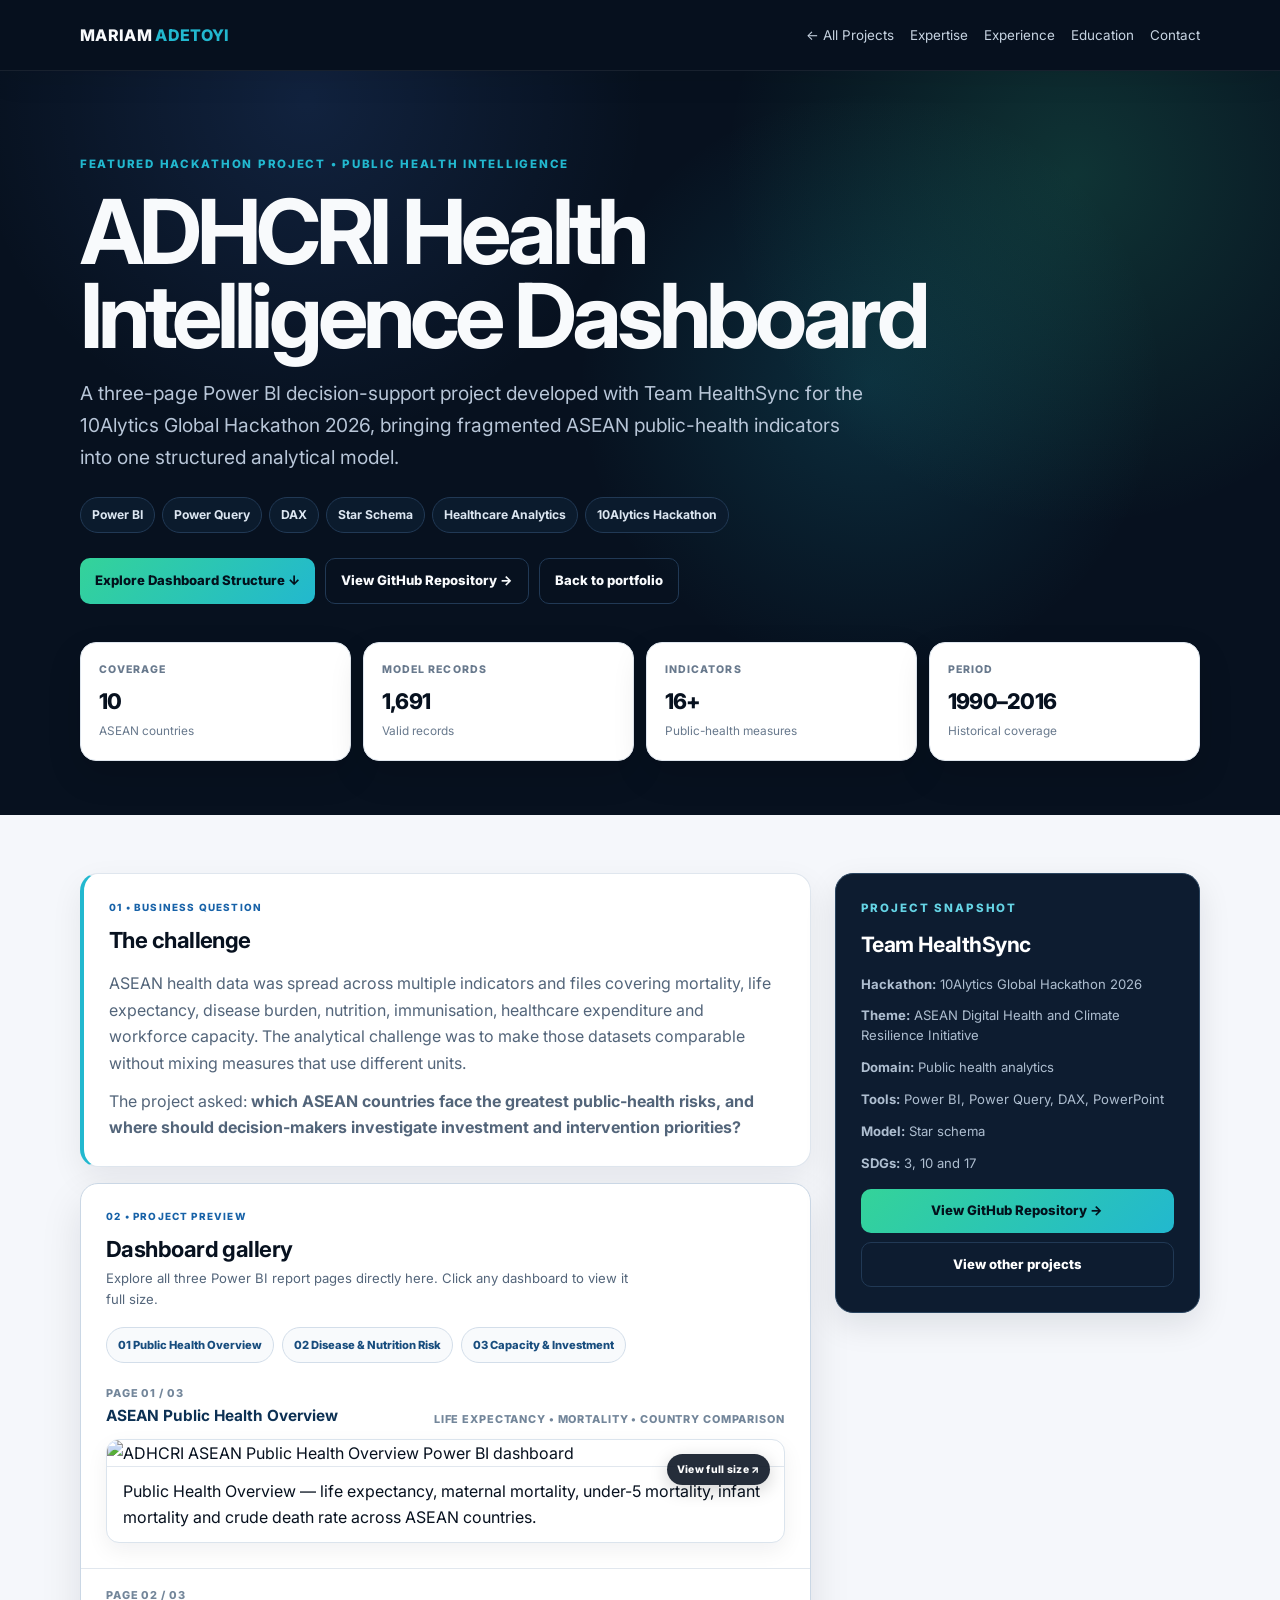
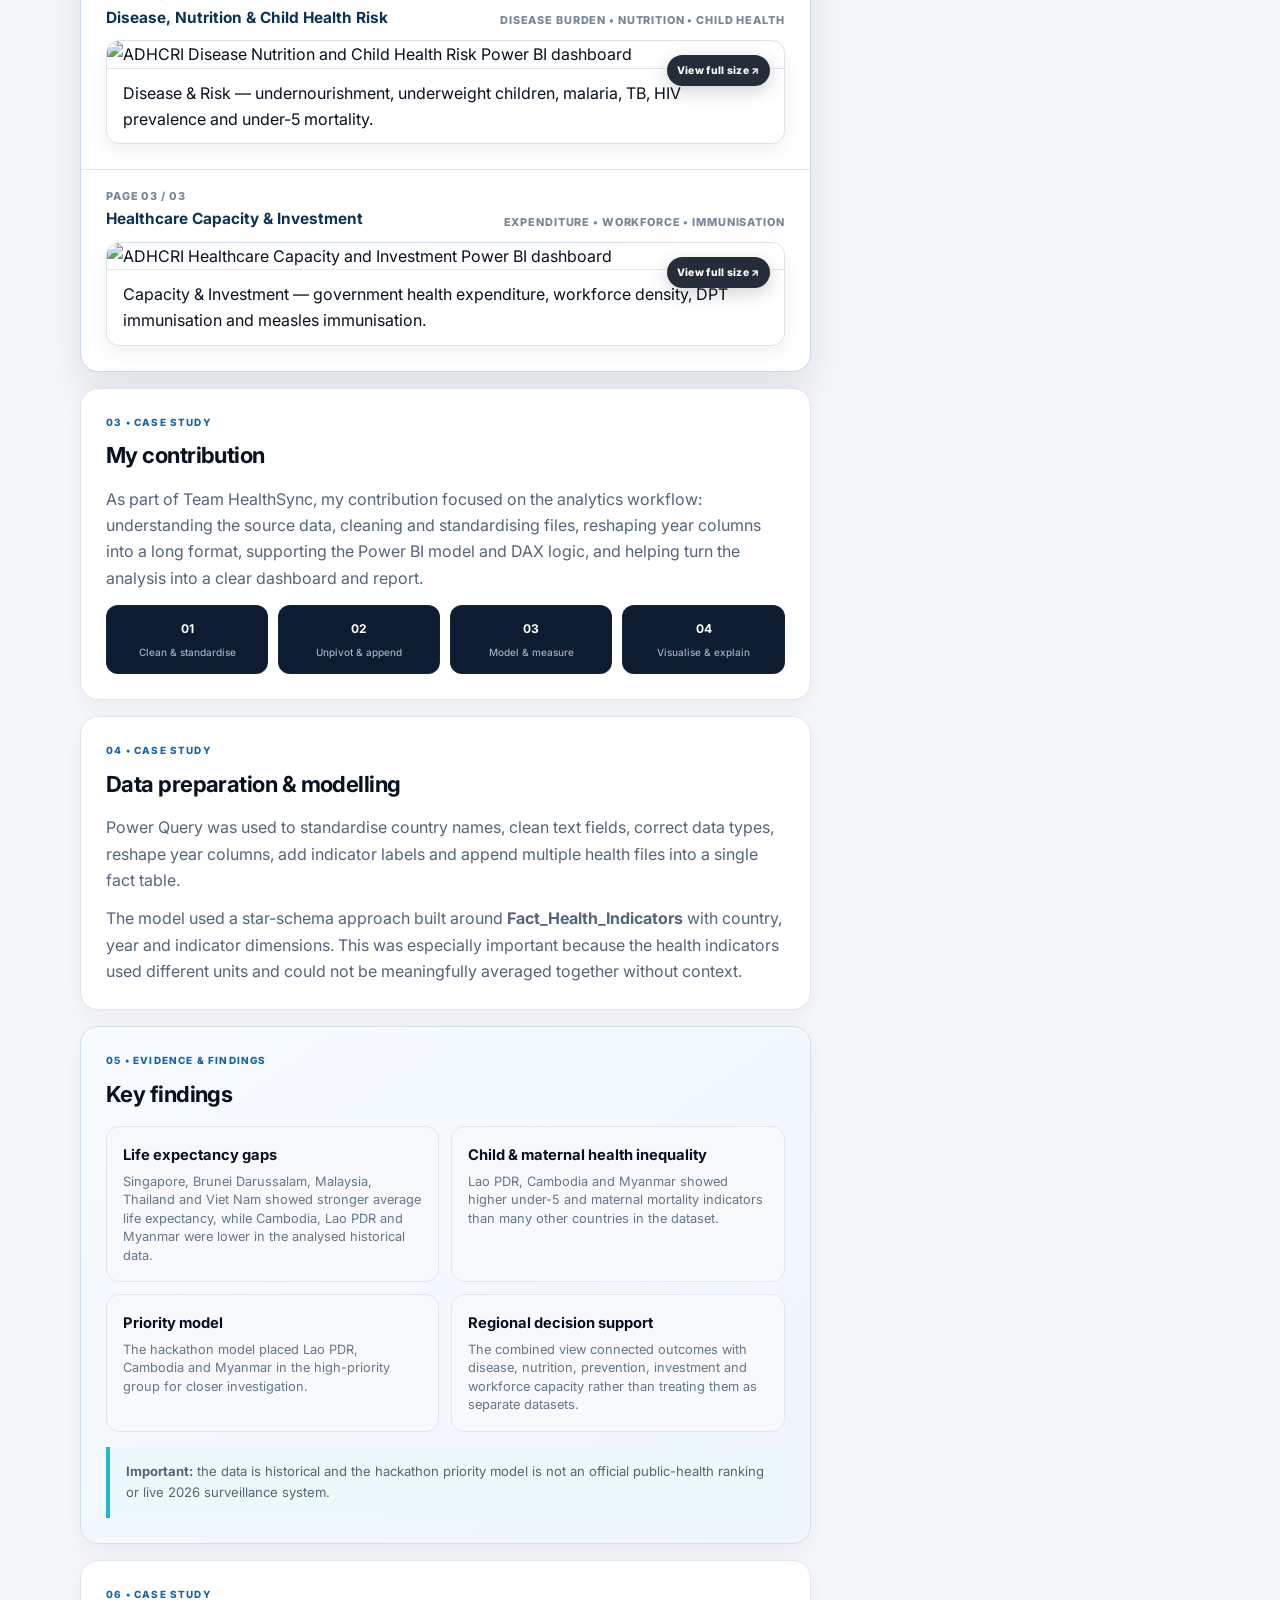
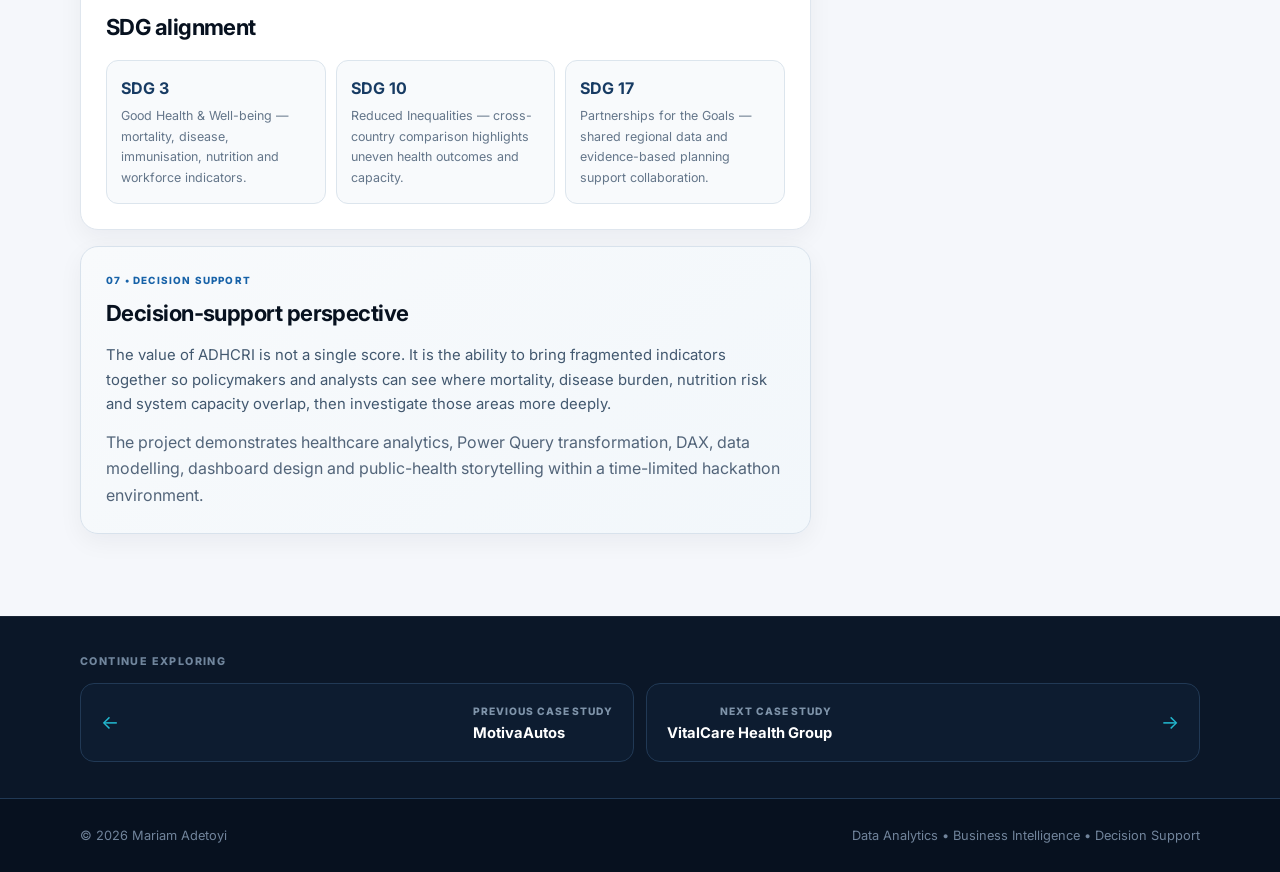
==== commit 74de9d7b: "Add full ADHCRI dashboard gallery" ====
--- a/adhcri.html
+++ b/adhcri.html
@@ -10,7 +10,7 @@
 <link href="https://fonts.googleapis.com/css2?family=Inter:wght@400;500;600;700;800&display=swap" rel="stylesheet">
 <style>
 :root{--bg:#07111f;--panel:#0d1c30;--text:#f8fafc;--muted:#9fb0c5;--line:#213955;--cyan:#22b8cf;--blue:#4f8cff;--green:#34d399;--ink:#07111f;--light:#f5f7fb;--max:1120px}
-*{box-sizing:border-box}html{scroll-behavior:smooth}body{margin:0;font-family:Inter,system-ui,-apple-system,"Segoe UI",sans-serif;background:var(--bg);color:var(--text);line-height:1.65;-webkit-font-smoothing:antialiased}a{text-decoration:none;color:inherit}.wrap{width:min(var(--max),calc(100% - 40px));margin:auto}.topbar{position:sticky;top:0;z-index:50;background:rgba(7,17,31,.9);backdrop-filter:blur(16px);border-bottom:1px solid rgba(255,255,255,.07)}.nav{height:68px;display:flex;align-items:center;justify-content:space-between;gap:20px}.brand{font-weight:800}.brand span{color:var(--cyan)}.navlinks{display:flex;gap:18px;align-items:center;color:#c6d3e1;font-size:.86rem}.navlinks a:hover{color:#fff}.hero{padding:90px 0 48px;position:relative;overflow:hidden}.hero:before{content:"";position:absolute;inset:0;background:radial-gradient(circle at 84% 14%,rgba(52,211,153,.18),transparent 28%),radial-gradient(circle at 68% 42%,rgba(34,184,207,.17),transparent 30%),radial-gradient(circle at 24% 4%,rgba(79,140,255,.14),transparent 28%);pointer-events:none}.hero .wrap{position:relative}.kicker{color:var(--cyan);font-size:.72rem;font-weight:800;text-transform:uppercase;letter-spacing:.16em}.hero h1{font-size:clamp(3rem,7vw,5.8rem);line-height:.94;letter-spacing:-.055em;margin:16px 0 20px;max-width:980px}.hero p{color:#b8c6d8;font-size:clamp(1rem,2vw,1.2rem);max-width:840px;margin:0}.chips{display:flex;gap:8px;flex-wrap:wrap;margin-top:24px}.chip{border:1px solid var(--line);background:#0b1b2d;padding:7px 11px;border-radius:999px;font-size:.76rem;color:#dce6f1}.actions{display:flex;gap:10px;flex-wrap:wrap;margin-top:26px}.btn{display:inline-flex;align-items:center;justify-content:center;padding:11px 15px;border-radius:10px;border:1px solid var(--line);font-weight:800;font-size:.82rem}.btn.primary{background:linear-gradient(135deg,var(--green),var(--cyan));color:#03111c;border:0}.kpis{display:grid;grid-template-columns:repeat(4,1fr);gap:14px;margin-top:42px}.kpi{background:#fff;color:var(--ink);border-radius:16px;padding:18px;border:1px solid #dfe6ee;box-shadow:0 12px 30px rgba(0,0,0,.16)}.kpi .label{font-size:.66rem;text-transform:uppercase;letter-spacing:.1em;color:#68798d;font-weight:800}.kpi .value{font-size:1.35rem;font-weight:800;letter-spacing:-.035em;margin-top:5px}.kpi .sub{font-size:.74rem;color:#68798d;margin-top:3px}.main{background:var(--light);color:var(--ink);padding:64px 0 82px}.layout{display:grid;grid-template-columns:1.5fr .75fr;gap:22px;align-items:start}.stack{display:grid;gap:18px}.panel{background:#fff;border:1px solid #dfe6ee;border-radius:18px;padding:25px;box-shadow:0 8px 24px rgba(7,17,31,.05)}.panel h2{font-size:1.35rem;letter-spacing:-.025em;margin:0 0 12px}.panel p{color:#53657a;margin:0 0 12px}.panel p:last-child{margin-bottom:0}.bullets{margin:8px 0 0;padding-left:20px;color:#53657a}.bullets li{margin:8px 0}.side{position:sticky;top:88px}.side .panel{background:#0d1c30;color:#fff;border-color:#213955}.side .panel h2{color:#fff}.side .panel p{color:#aebed0}.side-links{display:grid;gap:9px;margin-top:15px}.side-links .btn{width:100%}.findings{display:grid;grid-template-columns:repeat(2,1fr);gap:12px;margin-top:14px}.finding{background:#f7f9fc;border:1px solid #e1e7ef;border-radius:13px;padding:16px}.finding strong{display:block;font-size:.92rem}.finding span{display:block;color:#64768a;font-size:.8rem;margin-top:5px;line-height:1.45}.flow{display:grid;grid-template-columns:repeat(4,1fr);gap:10px;margin-top:14px}.flow div{background:#0d1c30;color:#fff;border-radius:12px;padding:14px;text-align:center;font-size:.75rem;font-weight:700}.flow small{display:block;color:#9fb0c5;margin-top:5px;font-weight:500}.dashboard-pages{display:grid;gap:14px;margin-top:16px}.dashboard-page{border:1px solid #dbe4ed;border-radius:15px;overflow:hidden;background:#f9fbfd}.dashboard-page-head{padding:16px 18px;background:linear-gradient(135deg,#0d1c30,#173955);color:#fff}.dashboard-page-head small{display:block;color:#7fe0dc;text-transform:uppercase;letter-spacing:.11em;font-size:.64rem;font-weight:800}.dashboard-page-head strong{display:block;font-size:1.05rem;margin-top:4px}.dashboard-page-body{padding:17px 18px;color:#5d6f82;font-size:.84rem}.dashboard-page-body b{color:#173b63}.sdgs{display:grid;grid-template-columns:repeat(3,1fr);gap:10px;margin-top:14px}.sdg{padding:14px;border:1px solid #dce5ed;border-radius:12px;background:#f8fafc}.sdg strong{display:block;color:#173b63}.sdg span{display:block;color:#64768a;font-size:.78rem;margin-top:5px}.note{padding:14px 16px;border-left:4px solid var(--cyan);background:#edf8fb;border-radius:0 10px 10px 0;color:#53657a;font-size:.82rem;margin-top:15px}.footer{padding:26px 0;border-top:1px solid var(--line);color:#71849b;font-size:.8rem}.foot{display:flex;justify-content:space-between;gap:18px}
+*{box-sizing:border-box}html{scroll-behavior:smooth}body{margin:0;font-family:Inter,system-ui,-apple-system,"Segoe UI",sans-serif;background:var(--bg);color:var(--text);line-height:1.65;-webkit-font-smoothing:antialiased}a{text-decoration:none;color:inherit}.wrap{width:min(var(--max),calc(100% - 40px));margin:auto}.topbar{position:sticky;top:0;z-index:50;background:rgba(7,17,31,.9);backdrop-filter:blur(16px);border-bottom:1px solid rgba(255,255,255,.07)}.nav{height:68px;display:flex;align-items:center;justify-content:space-between;gap:20px}.brand{font-weight:800}.brand span{color:var(--cyan)}.navlinks{display:flex;gap:18px;align-items:center;color:#c6d3e1;font-size:.86rem}.navlinks a:hover{color:#fff}.hero{padding:90px 0 48px;position:relative;overflow:hidden}.hero:before{content:"";position:absolute;inset:0;background:radial-gradient(circle at 84% 14%,rgba(52,211,153,.18),transparent 28%),radial-gradient(circle at 68% 42%,rgba(34,184,207,.17),transparent 30%),radial-gradient(circle at 24% 4%,rgba(79,140,255,.14),transparent 28%);pointer-events:none}.hero .wrap{position:relative}.kicker{color:var(--cyan);font-size:.72rem;font-weight:800;text-transform:uppercase;letter-spacing:.16em}.hero h1{font-size:clamp(3rem,7vw,5.8rem);line-height:.94;letter-spacing:-.055em;margin:16px 0 20px;max-width:980px}.hero p{color:#b8c6d8;font-size:clamp(1rem,2vw,1.2rem);max-width:840px;margin:0}.chips{display:flex;gap:8px;flex-wrap:wrap;margin-top:24px}.chip{border:1px solid var(--line);background:#0b1b2d;padding:7px 11px;border-radius:999px;font-size:.76rem;color:#dce6f1}.actions{display:flex;gap:10px;flex-wrap:wrap;margin-top:26px}.btn{display:inline-flex;align-items:center;justify-content:center;padding:11px 15px;border-radius:10px;border:1px solid var(--line);font-weight:800;font-size:.82rem}.btn.primary{background:linear-gradient(135deg,var(--green),var(--cyan));color:#03111c;border:0}.kpis{display:grid;grid-template-columns:repeat(4,1fr);gap:14px;margin-top:42px}.kpi{background:#fff;color:var(--ink);border-radius:16px;padding:18px;border:1px solid #dfe6ee;box-shadow:0 12px 30px rgba(0,0,0,.16)}.kpi .label{font-size:.66rem;text-transform:uppercase;letter-spacing:.1em;color:#68798d;font-weight:800}.kpi .value{font-size:1.35rem;font-weight:800;letter-spacing:-.035em;margin-top:5px}.kpi .sub{font-size:.74rem;color:#68798d;margin-top:3px}.main{background:var(--light);color:var(--ink);padding:64px 0 82px}.layout{display:grid;grid-template-columns:1.5fr .75fr;gap:22px;align-items:start}.stack{display:grid;gap:18px}.panel{background:#fff;border:1px solid #dfe6ee;border-radius:18px;padding:25px;box-shadow:0 8px 24px rgba(7,17,31,.05)}.panel h2{font-size:1.35rem;letter-spacing:-.025em;margin:0 0 12px}.panel p{color:#53657a;margin:0 0 12px}.panel p:last-child{margin-bottom:0}.bullets{margin:8px 0 0;padding-left:20px;color:#53657a}.bullets li{margin:8px 0}.side{position:sticky;top:88px}.side .panel{background:#0d1c30;color:#fff;border-color:#213955}.side .panel h2{color:#fff}.side .panel p{color:#aebed0}.side-links{display:grid;gap:9px;margin-top:15px}.side-links .btn{width:100%}.findings{display:grid;grid-template-columns:repeat(2,1fr);gap:12px;margin-top:14px}.finding{background:#f7f9fc;border:1px solid #e1e7ef;border-radius:13px;padding:16px}.finding strong{display:block;font-size:.92rem}.finding span{display:block;color:#64768a;font-size:.8rem;margin-top:5px;line-height:1.45}.flow{display:grid;grid-template-columns:repeat(4,1fr);gap:10px;margin-top:14px}.flow div{background:#0d1c30;color:#fff;border-radius:12px;padding:14px;text-align:center;font-size:.75rem;font-weight:700}.flow small{display:block;color:#9fb0c5;margin-top:5px;font-weight:500}.sdgs{display:grid;grid-template-columns:repeat(3,1fr);gap:10px;margin-top:14px}.sdg{padding:14px;border:1px solid #dce5ed;border-radius:12px;background:#f8fafc}.sdg strong{display:block;color:#173b63}.sdg span{display:block;color:#64768a;font-size:.78rem;margin-top:5px}.note{padding:14px 16px;border-left:4px solid var(--cyan);background:#edf8fb;border-radius:0 10px 10px 0;color:#53657a;font-size:.82rem;margin-top:15px}.footer{padding:26px 0;border-top:1px solid var(--line);color:#71849b;font-size:.8rem}.foot{display:flex;justify-content:space-between;gap:18px}
 @media(max-width:900px){.layout{grid-template-columns:1fr}.side{position:static}.kpis{grid-template-columns:repeat(2,1fr)}.flow,.sdgs{grid-template-columns:repeat(2,1fr)}}@media(max-width:560px){.wrap{width:min(var(--max),calc(100% - 28px))}.navlinks a:not(:first-child){display:none}.hero{padding-top:72px}.kpis,.findings,.flow,.sdgs{grid-template-columns:1fr}.hero h1{font-size:3rem}.foot{flex-direction:column}}
 </style>
 <link rel="stylesheet" href="assets/css/case-study.css">
@@ -18,7 +18,7 @@
 <body>
 <header class="topbar"><div class="wrap nav"><a class="brand" href="index.html">MARIAM <span>ADETOYI</span></a><button class="menu-btn" type="button" aria-expanded="false" aria-controls="case-nav" aria-label="Open navigation"><span class="menu-icon" aria-hidden="true"><span></span><span></span><span></span></span></button><div class="navlinks" id="case-nav"><a href="index.html#work">← All Projects</a><a href="index.html#expertise">Expertise</a><a href="index.html#experience">Experience</a><a href="index.html#education">Education</a><a href="index.html#contact">Contact</a></div></div></header>
 
-<section class="hero"><div class="wrap"><div class="kicker">Featured Hackathon Project • Public Health Intelligence</div><h1>ADHCRI Health Intelligence Dashboard</h1><p>A three-page Power BI decision-support project developed with Team HealthSync for the 10Alytics Global Hackathon 2026, bringing fragmented ASEAN public-health indicators into one structured analytical model.</p><div class="chips"><span class="chip">Power BI</span><span class="chip">Power Query</span><span class="chip">DAX</span><span class="chip">Star Schema</span><span class="chip">Healthcare Analytics</span><span class="chip">10Alytics Hackathon</span></div><div class="actions"><a class="btn primary" href="#dashboard-pages">Explore Dashboard Structure ↓</a><a class="btn repo-status" href="https://github.com/Mayfuns/adhcri-health-intelligence-dashboard" target="_blank" rel="noopener">View GitHub Repository →</a><a class="btn" href="index.html#work">Back to Portfolio</a></div><div class="kpis"><div class="kpi"><div class="label">Coverage</div><div class="value">10</div><div class="sub">ASEAN countries</div></div><div class="kpi"><div class="label">Model records</div><div class="value">1,691</div><div class="sub">Valid records</div></div><div class="kpi"><div class="label">Indicators</div><div class="value">16+</div><div class="sub">Public-health measures</div></div><div class="kpi"><div class="label">Period</div><div class="value">1990–2016</div><div class="sub">Historical coverage</div></div></div></div></section>
+<section class="hero"><div class="wrap"><div class="kicker">Featured Hackathon Project • Public Health Intelligence</div><h1>ADHCRI Health Intelligence Dashboard</h1><p>A three-page Power BI decision-support project developed with Team HealthSync for the 10Alytics Global Hackathon 2026, bringing fragmented ASEAN public-health indicators into one structured analytical model.</p><div class="chips"><span class="chip">Power BI</span><span class="chip">Power Query</span><span class="chip">DAX</span><span class="chip">Star Schema</span><span class="chip">Healthcare Analytics</span><span class="chip">10Alytics Hackathon</span></div><div class="actions"><a class="btn primary" href="#dashboard-gallery">Explore Dashboard Structure ↓</a><a class="btn repo-status" href="https://github.com/Mayfuns/adhcri-health-intelligence-dashboard" target="_blank" rel="noopener">View GitHub Repository →</a><a class="btn" href="index.html#work">Back to Portfolio</a></div><div class="kpis"><div class="kpi"><div class="label">Coverage</div><div class="value">10</div><div class="sub">ASEAN countries</div></div><div class="kpi"><div class="label">Model records</div><div class="value">1,691</div><div class="sub">Valid records</div></div><div class="kpi"><div class="label">Indicators</div><div class="value">16+</div><div class="sub">Public-health measures</div></div><div class="kpi"><div class="label">Period</div><div class="value">1990–2016</div><div class="sub">Historical coverage</div></div></div></div></section>
 
 <main class="main"><div class="wrap layout"><div class="stack">
 
@@ -26,7 +26,7 @@
 
 <section class="panel"><h2>My contribution</h2><p>As part of Team HealthSync, my contribution focused on the analytics workflow: understanding the source data, cleaning and standardising files, reshaping year columns into a long format, supporting the Power BI model and DAX logic, and helping turn the analysis into a clear dashboard and report.</p><div class="flow"><div>01<small>Clean & standardise</small></div><div>02<small>Unpivot & append</small></div><div>03<small>Model & measure</small></div><div>04<small>Visualise & explain</small></div></div></section>
 
-<section class="panel" id="dashboard-pages"><h2>Three-page dashboard</h2><p>The report was designed as three connected analytical views with Country and Year filtering.</p><div class="dashboard-pages"><div class="dashboard-page"><div class="dashboard-page-head"><small>Dashboard page 01</small><strong>ASEAN Public Health Overview</strong></div><div class="dashboard-page-body"><b>Purpose:</b> Compare broad health outcomes and mortality patterns.<br><b>Indicators:</b> Life expectancy, maternal mortality, under-5 mortality, infant mortality and crude death rate.</div></div><div class="dashboard-page"><div class="dashboard-page-head"><small>Dashboard page 02</small><strong>Disease, Nutrition & Child Health Risk</strong></div><div class="dashboard-page-body"><b>Purpose:</b> Identify overlapping public-health vulnerability.<br><b>Indicators:</b> Undernourishment, underweight children, malaria, TB, HIV prevalence and under-5 mortality.</div></div><div class="dashboard-page"><div class="dashboard-page-head"><small>Dashboard page 03</small><strong>Healthcare Capacity & Investment</strong></div><div class="dashboard-page-body"><b>Purpose:</b> Compare prevention capacity, workforce strength and investment gaps.<br><b>Indicators:</b> Government health expenditure, physician density, nurses/midwives, pharmaceutical workers, DPT and measles immunisation.</div></div></div></section>
+<section class="panel dashboard-gallery-panel" id="dashboard-gallery"><h2>Dashboard gallery</h2><p class="dashboard-gallery-note">Explore all three Power BI report pages directly here. Click any dashboard to view it full size.</p><nav class="dashboard-gallery-nav" aria-label="ADHCRI dashboard pages"><a href="#adhcri-overview">01 Public Health Overview</a><a href="#adhcri-risk">02 Disease & Nutrition Risk</a><a href="#adhcri-capacity">03 Capacity & Investment</a></nav><div class="dashboard-page" id="adhcri-overview"><div class="dashboard-page-head"><div><span>Page 01 / 03</span><strong>ASEAN Public Health Overview</strong></div><span>Life Expectancy • Mortality • Country Comparison</span></div><div class="dashboard"><img src="https://raw.githubusercontent.com/Mayfuns/adhcri-health-intelligence-dashboard/main/01_dashboard/Dashboard%20Images/Page%201.png" alt="ADHCRI ASEAN Public Health Overview Power BI dashboard"><div class="caption">Public Health Overview — life expectancy, maternal mortality, under-5 mortality, infant mortality and crude death rate across ASEAN countries.</div></div></div><div class="dashboard-page" id="adhcri-risk"><div class="dashboard-page-head"><div><span>Page 02 / 03</span><strong>Disease, Nutrition & Child Health Risk</strong></div><span>Disease Burden • Nutrition • Child Health</span></div><div class="dashboard"><img src="https://raw.githubusercontent.com/Mayfuns/adhcri-health-intelligence-dashboard/main/01_dashboard/Dashboard%20Images/Page%202.png" alt="ADHCRI Disease Nutrition and Child Health Risk Power BI dashboard"><div class="caption">Disease & Risk — undernourishment, underweight children, malaria, TB, HIV prevalence and under-5 mortality.</div></div></div><div class="dashboard-page" id="adhcri-capacity"><div class="dashboard-page-head"><div><span>Page 03 / 03</span><strong>Healthcare Capacity & Investment</strong></div><span>Expenditure • Workforce • Immunisation</span></div><div class="dashboard"><img src="https://raw.githubusercontent.com/Mayfuns/adhcri-health-intelligence-dashboard/main/01_dashboard/Dashboard%20Images/Page%203.png" alt="ADHCRI Healthcare Capacity and Investment Power BI dashboard"><div class="caption">Capacity & Investment — government health expenditure, workforce density, DPT immunisation and measles immunisation.</div></div></div></section>
 
 <section class="panel"><h2>Data preparation & modelling</h2><p>Power Query was used to standardise country names, clean text fields, correct data types, reshape year columns, add indicator labels and append multiple health files into a single fact table.</p><p>The model used a star-schema approach built around <strong>Fact_Health_Indicators</strong> with country, year and indicator dimensions. This was especially important because the health indicators used different units and could not be meaningfully averaged together without context.</p></section>
 
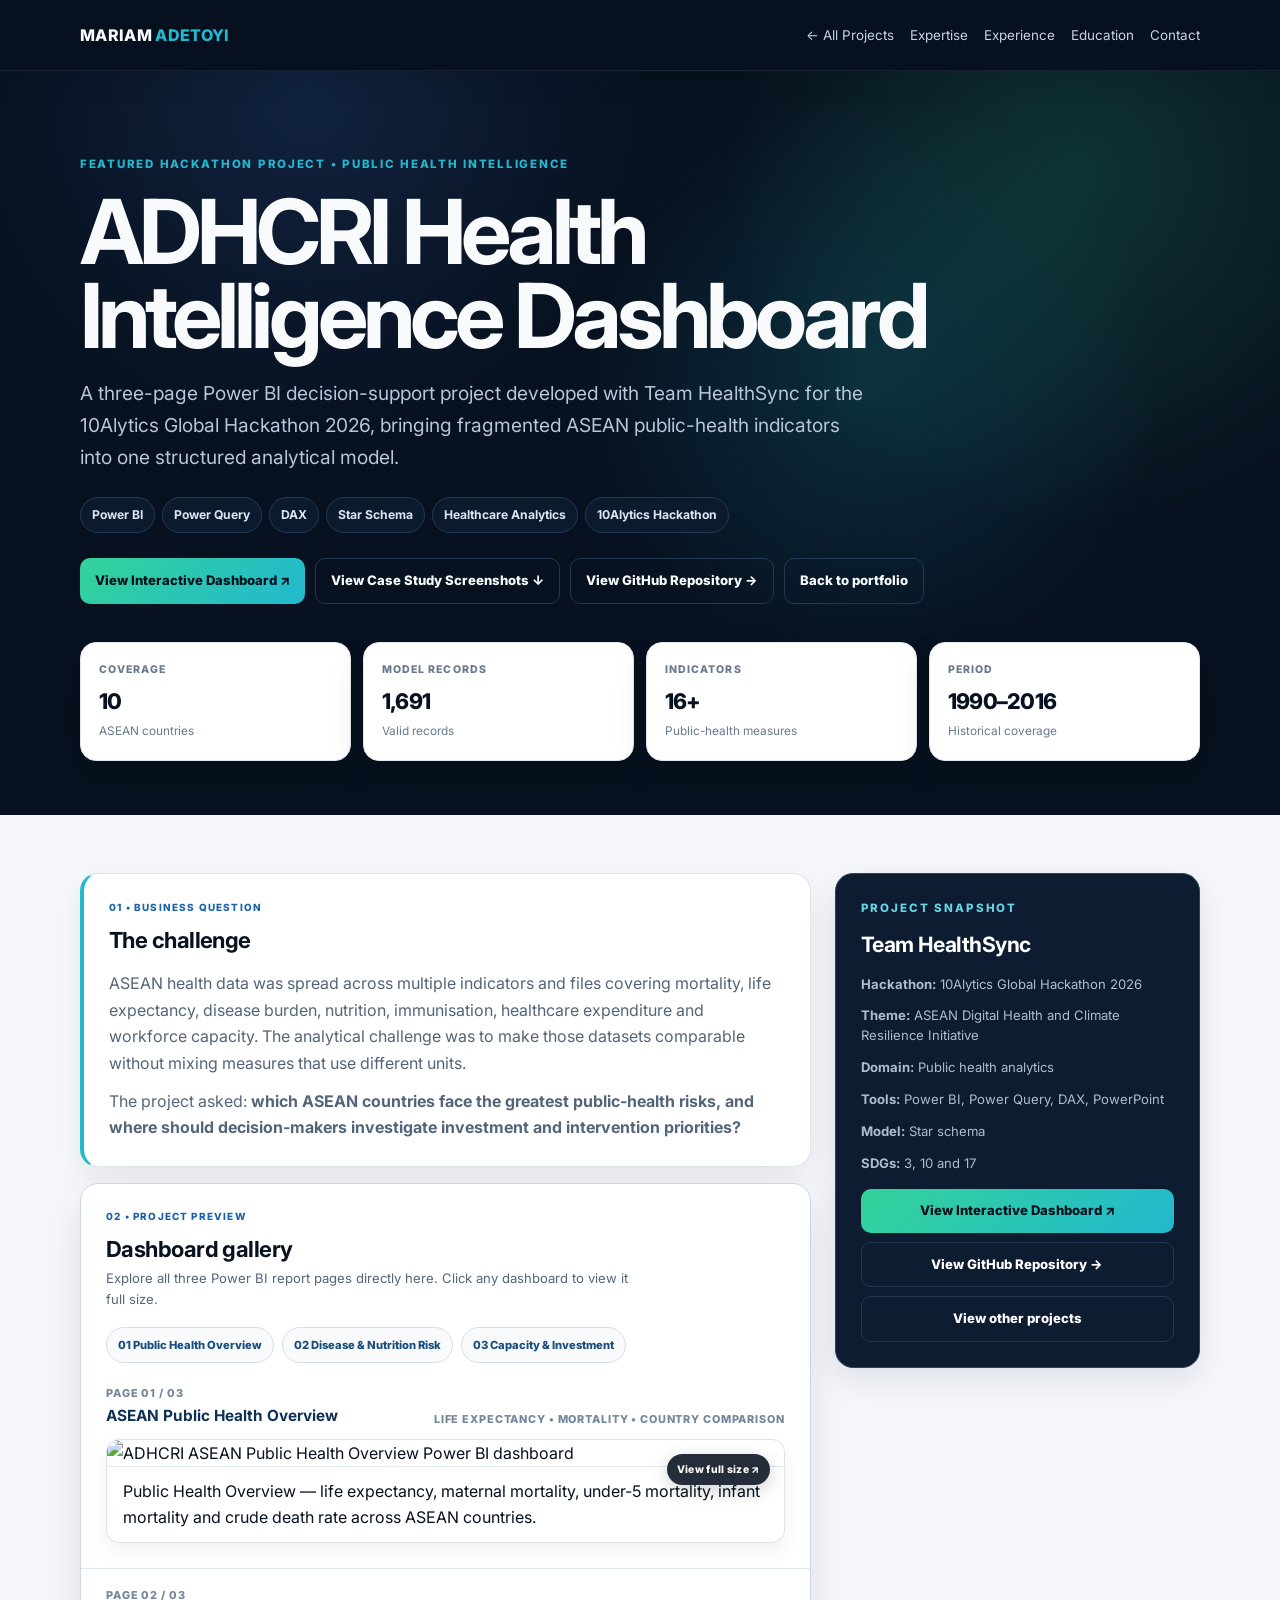
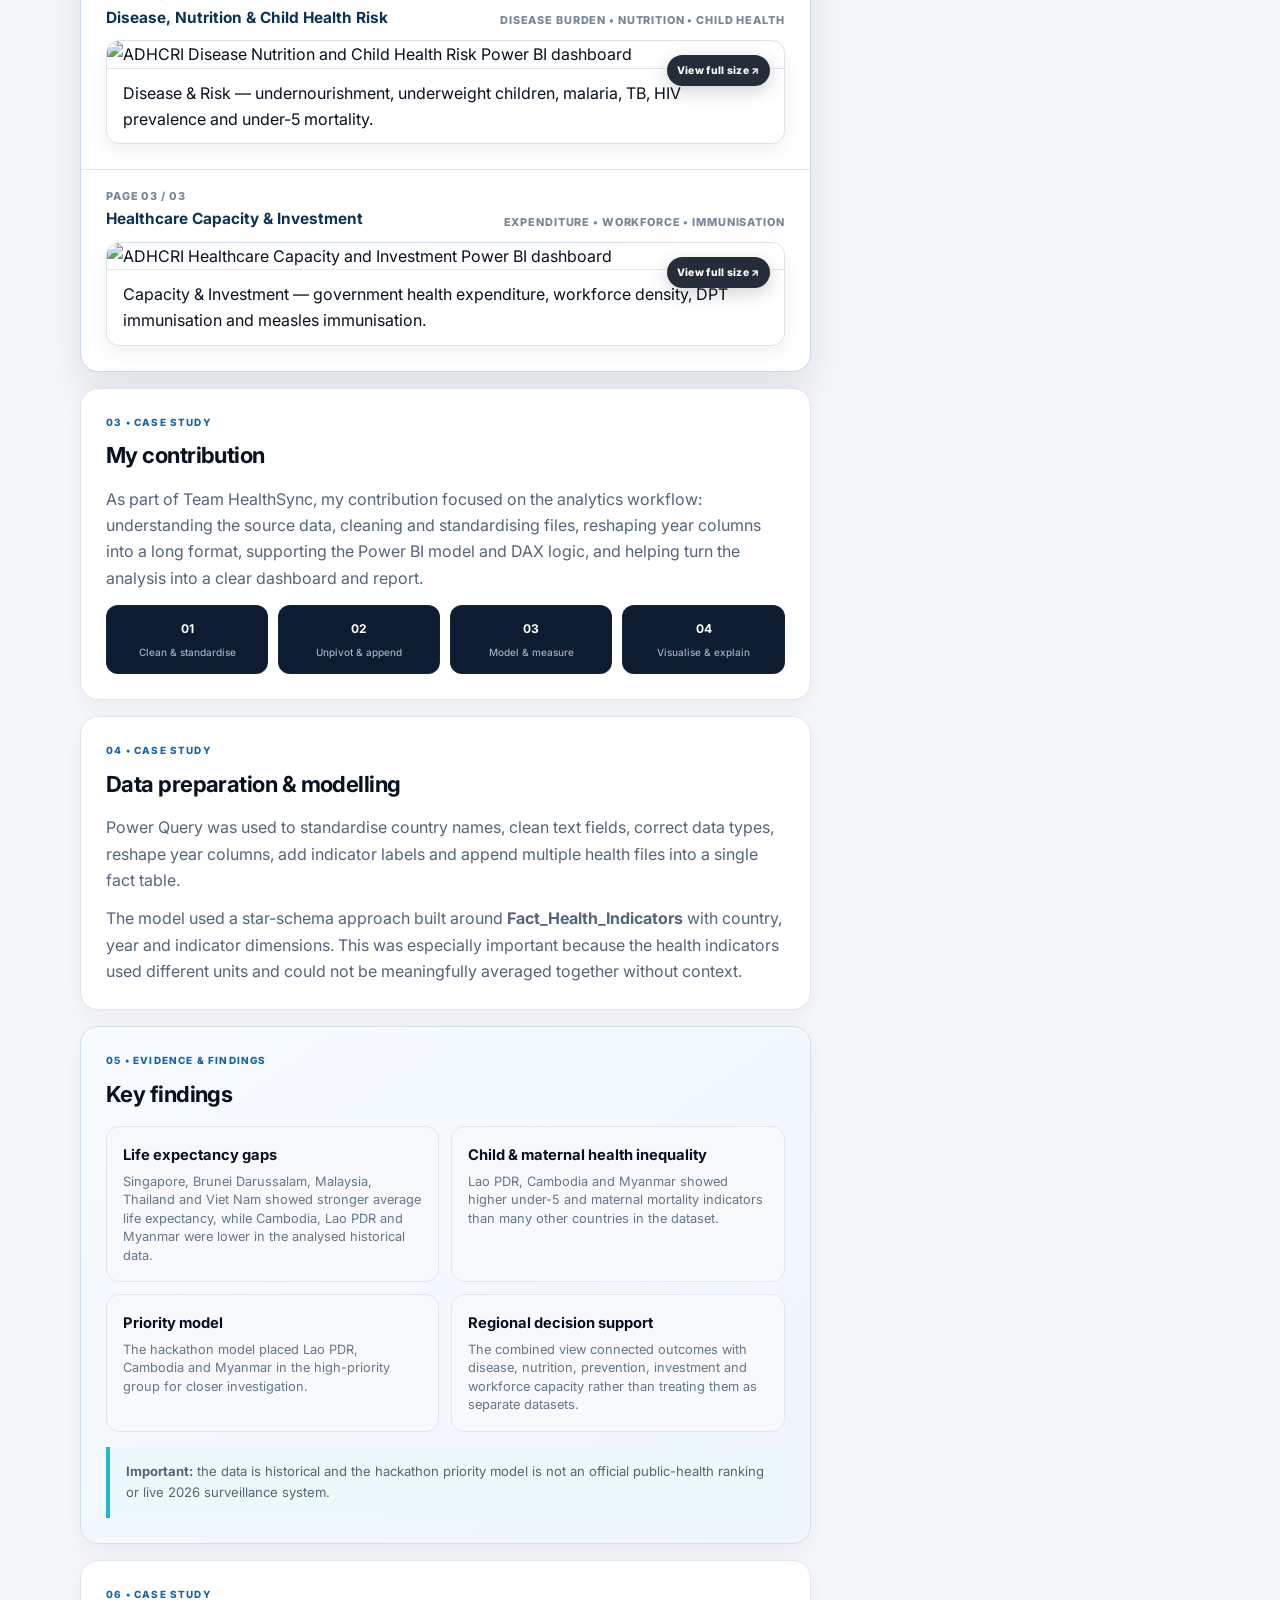
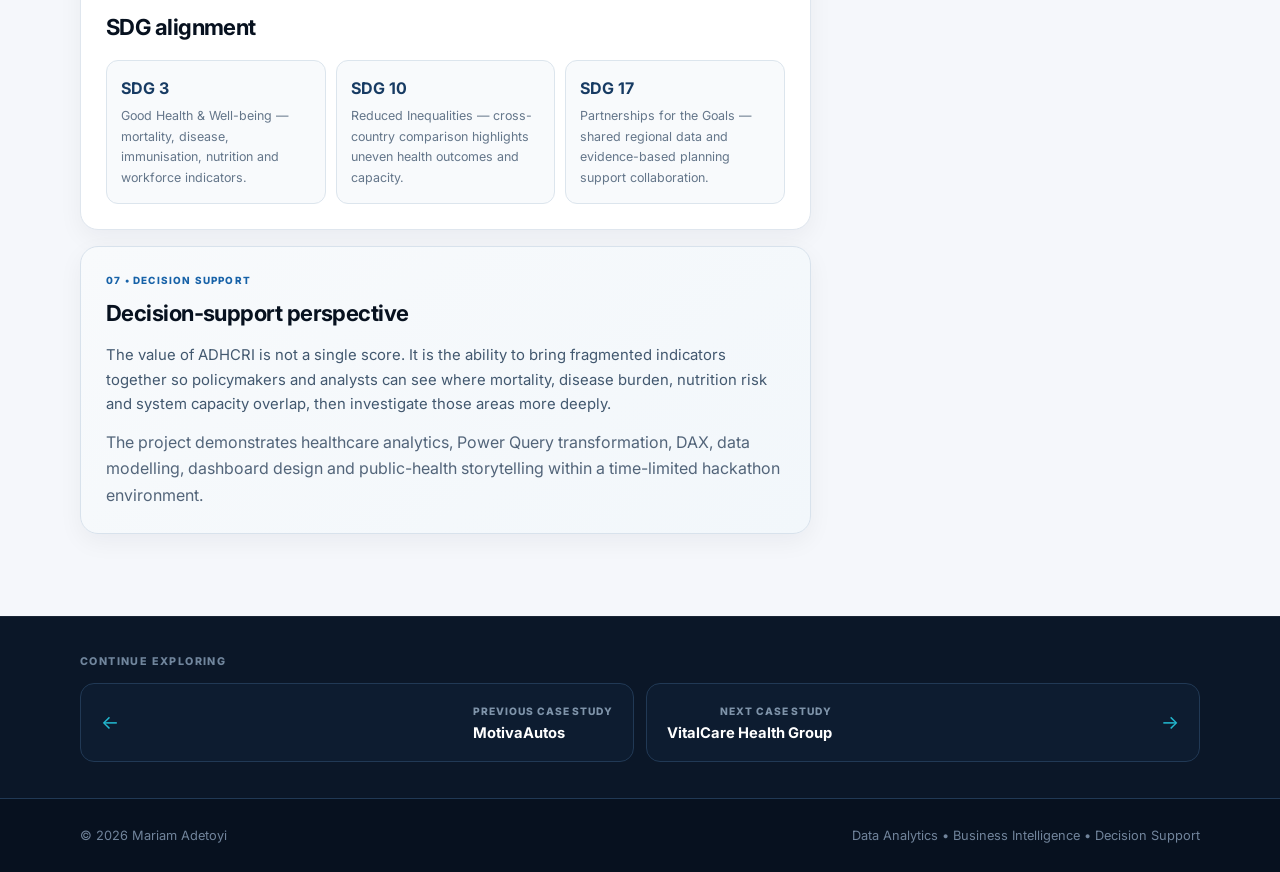
==== commit 50adb258: "Link ADHCRI to Power BI public report" ====
--- a/adhcri.html
+++ b/adhcri.html
@@ -5,6 +5,23 @@
 <meta name="viewport" content="width=device-width,initial-scale=1">
 <meta name="description" content="ADHCRI Health Intelligence Dashboard by Team HealthSync — a Power BI public-health analytics project for the 10Alytics Global Hackathon 2026.">
 <title>ADHCRI Health Intelligence Dashboard | Mariam Adetoyi</title>
+<link rel="canonical" href="https://mayfuns.github.io/mariam-analytics-portfolio/adhcri.html">
+<link rel="icon" type="image/svg+xml" href="assets/favicon.svg">
+<meta name="theme-color" content="#07111f">
+<meta name="robots" content="index,follow">
+<meta property="og:type" content="website">
+<meta property="og:site_name" content="Mariam Adetoyi Analytics Portfolio">
+<meta property="og:title" content="ADHCRI Health Intelligence Dashboard | Mariam Adetoyi">
+<meta property="og:description" content="ADHCRI Health Intelligence Dashboard by Team HealthSync — a Power BI public-health analytics project for the 10Alytics Global Hackathon 2026.">
+<meta property="og:url" content="https://mayfuns.github.io/mariam-analytics-portfolio/adhcri.html">
+<meta property="og:image" content="https://mayfuns.github.io/mariam-analytics-portfolio/assets/images/social-preview.png">
+<meta property="og:image:width" content="1200">
+<meta property="og:image:height" content="630">
+<meta property="og:image:alt" content="Mariam Adetoyi Data Analytics and Business Intelligence portfolio">
+<meta name="twitter:card" content="summary_large_image">
+<meta name="twitter:title" content="ADHCRI Health Intelligence Dashboard | Mariam Adetoyi">
+<meta name="twitter:description" content="ADHCRI Health Intelligence Dashboard by Team HealthSync — a Power BI public-health analytics project for the 10Alytics Global Hackathon 2026.">
+<meta name="twitter:image" content="https://mayfuns.github.io/mariam-analytics-portfolio/assets/images/social-preview.png">
 <link rel="preconnect" href="https://fonts.googleapis.com">
 <link rel="preconnect" href="https://fonts.gstatic.com" crossorigin>
 <link href="https://fonts.googleapis.com/css2?family=Inter:wght@400;500;600;700;800&display=swap" rel="stylesheet">
@@ -18,7 +35,7 @@
 <body>
 <header class="topbar"><div class="wrap nav"><a class="brand" href="index.html">MARIAM <span>ADETOYI</span></a><button class="menu-btn" type="button" aria-expanded="false" aria-controls="case-nav" aria-label="Open navigation"><span class="menu-icon" aria-hidden="true"><span></span><span></span><span></span></span></button><div class="navlinks" id="case-nav"><a href="index.html#work">← All Projects</a><a href="index.html#expertise">Expertise</a><a href="index.html#experience">Experience</a><a href="index.html#education">Education</a><a href="index.html#contact">Contact</a></div></div></header>
 
-<section class="hero"><div class="wrap"><div class="kicker">Featured Hackathon Project • Public Health Intelligence</div><h1>ADHCRI Health Intelligence Dashboard</h1><p>A three-page Power BI decision-support project developed with Team HealthSync for the 10Alytics Global Hackathon 2026, bringing fragmented ASEAN public-health indicators into one structured analytical model.</p><div class="chips"><span class="chip">Power BI</span><span class="chip">Power Query</span><span class="chip">DAX</span><span class="chip">Star Schema</span><span class="chip">Healthcare Analytics</span><span class="chip">10Alytics Hackathon</span></div><div class="actions"><a class="btn primary" href="#dashboard-gallery">Explore Dashboard Structure ↓</a><a class="btn repo-status" href="https://github.com/Mayfuns/adhcri-health-intelligence-dashboard" target="_blank" rel="noopener">View GitHub Repository →</a><a class="btn" href="index.html#work">Back to Portfolio</a></div><div class="kpis"><div class="kpi"><div class="label">Coverage</div><div class="value">10</div><div class="sub">ASEAN countries</div></div><div class="kpi"><div class="label">Model records</div><div class="value">1,691</div><div class="sub">Valid records</div></div><div class="kpi"><div class="label">Indicators</div><div class="value">16+</div><div class="sub">Public-health measures</div></div><div class="kpi"><div class="label">Period</div><div class="value">1990–2016</div><div class="sub">Historical coverage</div></div></div></div></section>
+<section class="hero"><div class="wrap"><div class="kicker">Featured Hackathon Project • Public Health Intelligence</div><h1>ADHCRI Health Intelligence Dashboard</h1><p>A three-page Power BI decision-support project developed with Team HealthSync for the 10Alytics Global Hackathon 2026, bringing fragmented ASEAN public-health indicators into one structured analytical model.</p><div class="chips"><span class="chip">Power BI</span><span class="chip">Power Query</span><span class="chip">DAX</span><span class="chip">Star Schema</span><span class="chip">Healthcare Analytics</span><span class="chip">10Alytics Hackathon</span></div><div class="actions"><a class="btn primary" href="https://app.powerbi.com/view?r=eyJrIjoiMTJiZjk4ZTgtOGEyZi00NmU4LTk4YzgtM2Q1OTMxNDIyNmQwIiwidCI6ImZmMGYzZTNhLTNlNTMtNDU0Zi1iMmI1LTZjNjg3NTNiOGVlNCJ9" target="_blank" rel="noopener">View Interactive Dashboard ↗</a><a class="btn" href="#dashboard-gallery">View Case Study Screenshots ↓</a><a class="btn repo-status" href="https://github.com/Mayfuns/adhcri-health-intelligence-dashboard" target="_blank" rel="noopener">View GitHub Repository →</a><a class="btn" href="index.html#work">Back to Portfolio</a></div><div class="kpis"><div class="kpi"><div class="label">Coverage</div><div class="value">10</div><div class="sub">ASEAN countries</div></div><div class="kpi"><div class="label">Model records</div><div class="value">1,691</div><div class="sub">Valid records</div></div><div class="kpi"><div class="label">Indicators</div><div class="value">16+</div><div class="sub">Public-health measures</div></div><div class="kpi"><div class="label">Period</div><div class="value">1990–2016</div><div class="sub">Historical coverage</div></div></div></div></section>
 
 <main class="main"><div class="wrap layout"><div class="stack">
 
@@ -26,7 +43,7 @@
 
 <section class="panel"><h2>My contribution</h2><p>As part of Team HealthSync, my contribution focused on the analytics workflow: understanding the source data, cleaning and standardising files, reshaping year columns into a long format, supporting the Power BI model and DAX logic, and helping turn the analysis into a clear dashboard and report.</p><div class="flow"><div>01<small>Clean & standardise</small></div><div>02<small>Unpivot & append</small></div><div>03<small>Model & measure</small></div><div>04<small>Visualise & explain</small></div></div></section>
 
-<section class="panel dashboard-gallery-panel" id="dashboard-gallery"><h2>Dashboard gallery</h2><p class="dashboard-gallery-note">Explore all three Power BI report pages directly here. Click any dashboard to view it full size.</p><nav class="dashboard-gallery-nav" aria-label="ADHCRI dashboard pages"><a href="#adhcri-overview">01 Public Health Overview</a><a href="#adhcri-risk">02 Disease & Nutrition Risk</a><a href="#adhcri-capacity">03 Capacity & Investment</a></nav><div class="dashboard-page" id="adhcri-overview"><div class="dashboard-page-head"><div><span>Page 01 / 03</span><strong>ASEAN Public Health Overview</strong></div><span>Life Expectancy • Mortality • Country Comparison</span></div><div class="dashboard"><img src="https://raw.githubusercontent.com/Mayfuns/adhcri-health-intelligence-dashboard/main/01_dashboard/Dashboard%20Images/Page%201.png" alt="ADHCRI ASEAN Public Health Overview Power BI dashboard"><div class="caption">Public Health Overview — life expectancy, maternal mortality, under-5 mortality, infant mortality and crude death rate across ASEAN countries.</div></div></div><div class="dashboard-page" id="adhcri-risk"><div class="dashboard-page-head"><div><span>Page 02 / 03</span><strong>Disease, Nutrition & Child Health Risk</strong></div><span>Disease Burden • Nutrition • Child Health</span></div><div class="dashboard"><img src="https://raw.githubusercontent.com/Mayfuns/adhcri-health-intelligence-dashboard/main/01_dashboard/Dashboard%20Images/Page%202.png" alt="ADHCRI Disease Nutrition and Child Health Risk Power BI dashboard"><div class="caption">Disease & Risk — undernourishment, underweight children, malaria, TB, HIV prevalence and under-5 mortality.</div></div></div><div class="dashboard-page" id="adhcri-capacity"><div class="dashboard-page-head"><div><span>Page 03 / 03</span><strong>Healthcare Capacity & Investment</strong></div><span>Expenditure • Workforce • Immunisation</span></div><div class="dashboard"><img src="https://raw.githubusercontent.com/Mayfuns/adhcri-health-intelligence-dashboard/main/01_dashboard/Dashboard%20Images/Page%203.png" alt="ADHCRI Healthcare Capacity and Investment Power BI dashboard"><div class="caption">Capacity & Investment — government health expenditure, workforce density, DPT immunisation and measles immunisation.</div></div></div></section>
+<section class="panel dashboard-gallery-panel" id="dashboard-gallery"><h2>Dashboard gallery</h2><p class="dashboard-gallery-note">Explore all three Power BI report pages directly here. Click any dashboard to view it full size.</p><nav class="dashboard-gallery-nav" aria-label="ADHCRI dashboard pages"><a href="#adhcri-overview">01 Public Health Overview</a><a href="#adhcri-risk">02 Disease & Nutrition Risk</a><a href="#adhcri-capacity">03 Capacity & Investment</a></nav><div class="dashboard-page" id="adhcri-overview"><div class="dashboard-page-head"><div><span>Page 01 / 03</span><strong>ASEAN Public Health Overview</strong></div><span>Life Expectancy • Mortality • Country Comparison</span></div><div class="dashboard"><img loading="lazy" decoding="async" src="https://raw.githubusercontent.com/Mayfuns/adhcri-health-intelligence-dashboard/main/01_dashboard/Dashboard%20Images/Page%201.png" alt="ADHCRI ASEAN Public Health Overview Power BI dashboard"><div class="caption">Public Health Overview — life expectancy, maternal mortality, under-5 mortality, infant mortality and crude death rate across ASEAN countries.</div></div></div><div class="dashboard-page" id="adhcri-risk"><div class="dashboard-page-head"><div><span>Page 02 / 03</span><strong>Disease, Nutrition & Child Health Risk</strong></div><span>Disease Burden • Nutrition • Child Health</span></div><div class="dashboard"><img loading="lazy" decoding="async" src="https://raw.githubusercontent.com/Mayfuns/adhcri-health-intelligence-dashboard/main/01_dashboard/Dashboard%20Images/Page%202.png" alt="ADHCRI Disease Nutrition and Child Health Risk Power BI dashboard"><div class="caption">Disease & Risk — undernourishment, underweight children, malaria, TB, HIV prevalence and under-5 mortality.</div></div></div><div class="dashboard-page" id="adhcri-capacity"><div class="dashboard-page-head"><div><span>Page 03 / 03</span><strong>Healthcare Capacity & Investment</strong></div><span>Expenditure • Workforce • Immunisation</span></div><div class="dashboard"><img loading="lazy" decoding="async" src="https://raw.githubusercontent.com/Mayfuns/adhcri-health-intelligence-dashboard/main/01_dashboard/Dashboard%20Images/Page%203.png" alt="ADHCRI Healthcare Capacity and Investment Power BI dashboard"><div class="caption">Capacity & Investment — government health expenditure, workforce density, DPT immunisation and measles immunisation.</div></div></div></section>
 
 <section class="panel"><h2>Data preparation & modelling</h2><p>Power Query was used to standardise country names, clean text fields, correct data types, reshape year columns, add indicator labels and append multiple health files into a single fact table.</p><p>The model used a star-schema approach built around <strong>Fact_Health_Indicators</strong> with country, year and indicator dimensions. This was especially important because the health indicators used different units and could not be meaningfully averaged together without context.</p></section>
 
@@ -36,7 +53,7 @@
 
 <section class="panel"><h2>Decision-support perspective</h2><p>The value of ADHCRI is not a single score. It is the ability to bring fragmented indicators together so policymakers and analysts can see where mortality, disease burden, nutrition risk and system capacity overlap, then investigate those areas more deeply.</p><p>The project demonstrates healthcare analytics, Power Query transformation, DAX, data modelling, dashboard design and public-health storytelling within a time-limited hackathon environment.</p></section>
 
-</div><aside class="side"><div class="panel"><div class="kicker">Project snapshot</div><h2 style="margin-top:10px">Team HealthSync</h2><p><strong>Hackathon:</strong> 10Alytics Global Hackathon 2026</p><p><strong>Theme:</strong> ASEAN Digital Health and Climate Resilience Initiative</p><p><strong>Domain:</strong> Public health analytics</p><p><strong>Tools:</strong> Power BI, Power Query, DAX, PowerPoint</p><p><strong>Model:</strong> Star schema</p><p><strong>SDGs:</strong> 3, 10 and 17</p><div class="side-links"><a class="btn primary repo-status" href="https://github.com/Mayfuns/adhcri-health-intelligence-dashboard" target="_blank" rel="noopener">View GitHub Repository →</a><a class="btn" href="index.html#work">View Other Projects</a></div></div></aside></div></main>
+</div><aside class="side"><div class="panel"><div class="kicker">Project snapshot</div><h2 style="margin-top:10px">Team HealthSync</h2><p><strong>Hackathon:</strong> 10Alytics Global Hackathon 2026</p><p><strong>Theme:</strong> ASEAN Digital Health and Climate Resilience Initiative</p><p><strong>Domain:</strong> Public health analytics</p><p><strong>Tools:</strong> Power BI, Power Query, DAX, PowerPoint</p><p><strong>Model:</strong> Star schema</p><p><strong>SDGs:</strong> 3, 10 and 17</p><div class="side-links"><a class="btn primary" href="https://app.powerbi.com/view?r=eyJrIjoiMTJiZjk4ZTgtOGEyZi00NmU4LTk4YzgtM2Q1OTMxNDIyNmQwIiwidCI6ImZmMGYzZTNhLTNlNTMtNDU0Zi1iMmI1LTZjNjg3NTNiOGVlNCJ9" target="_blank" rel="noopener">View Interactive Dashboard ↗</a><a class="btn repo-status" href="https://github.com/Mayfuns/adhcri-health-intelligence-dashboard" target="_blank" rel="noopener">View GitHub Repository →</a><a class="btn" href="index.html#work">View Other Projects</a></div></div></aside></div></main>
 
 <footer class="footer"><div class="wrap foot"><span>© 2026 Mariam Adetoyi</span><span>Data Analytics • Business Intelligence • Decision Support</span></div></footer>
 <script src="assets/js/case-study.js"></script>
